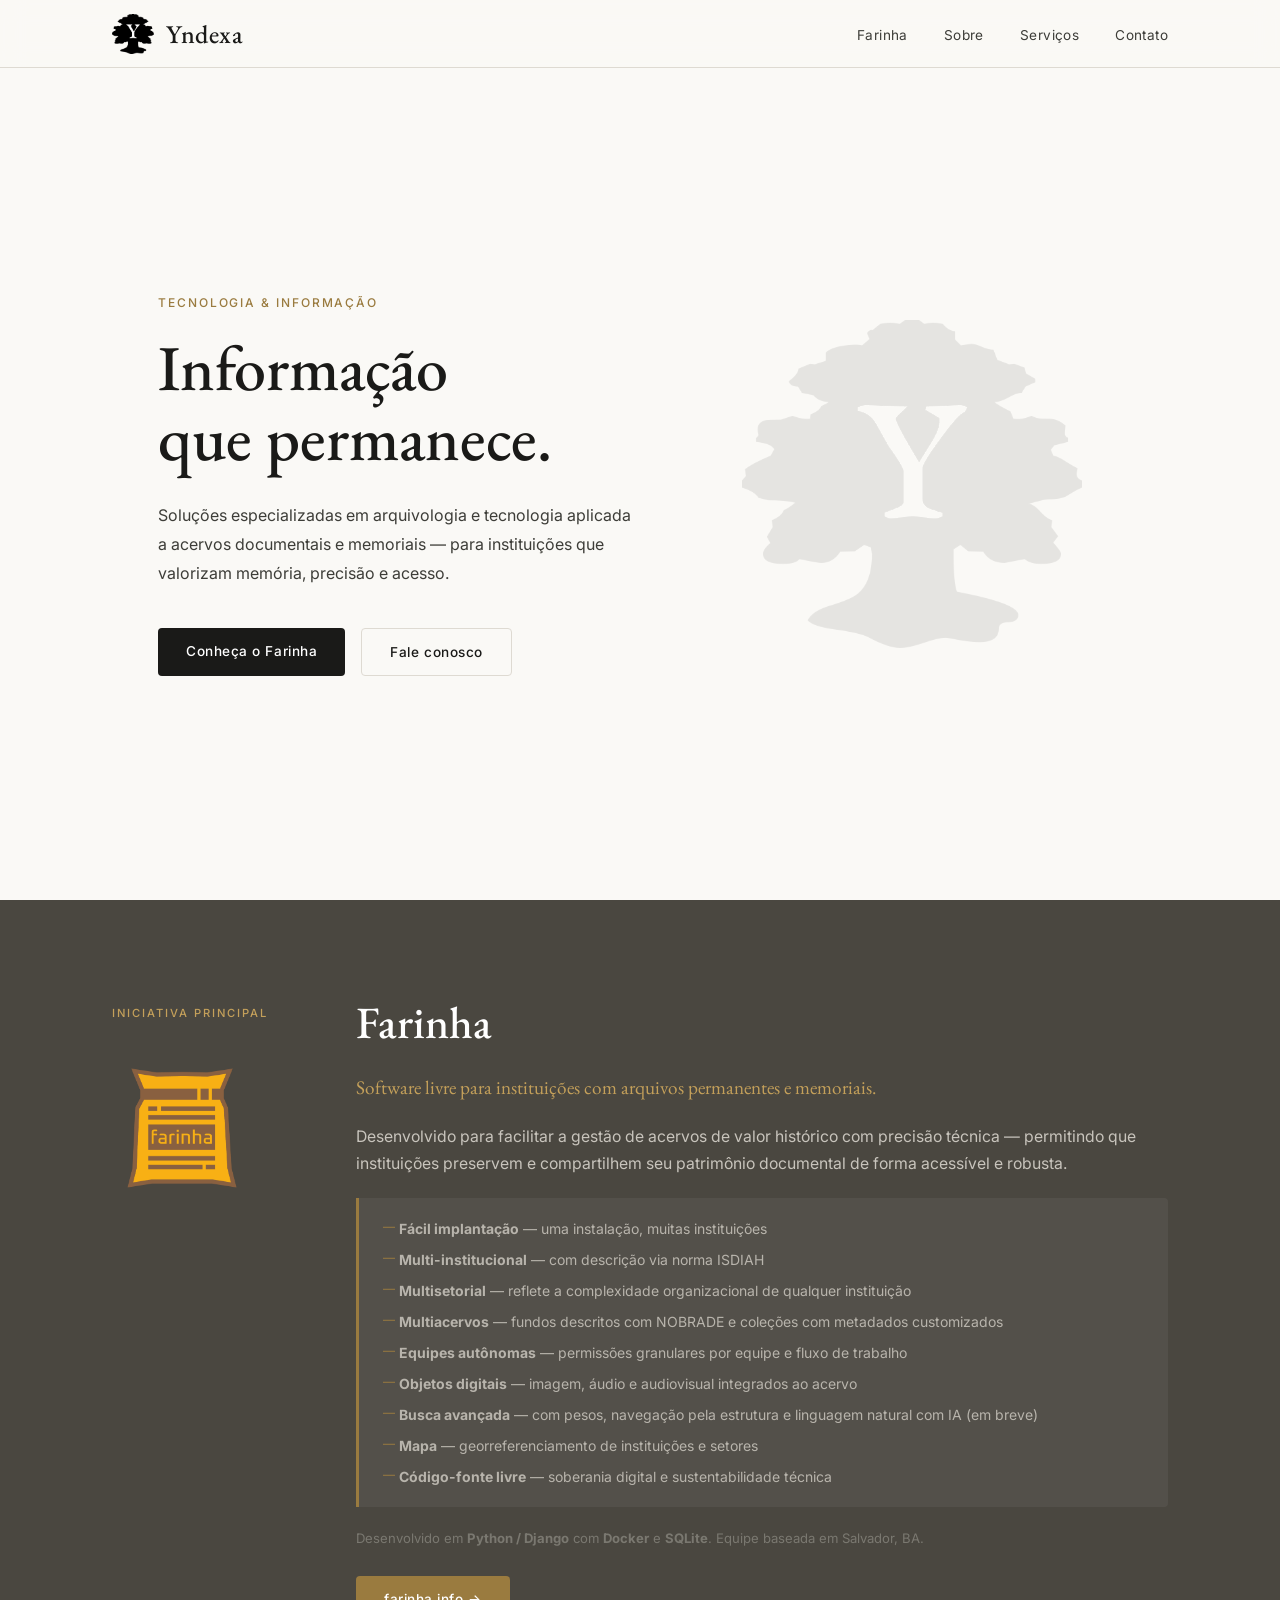
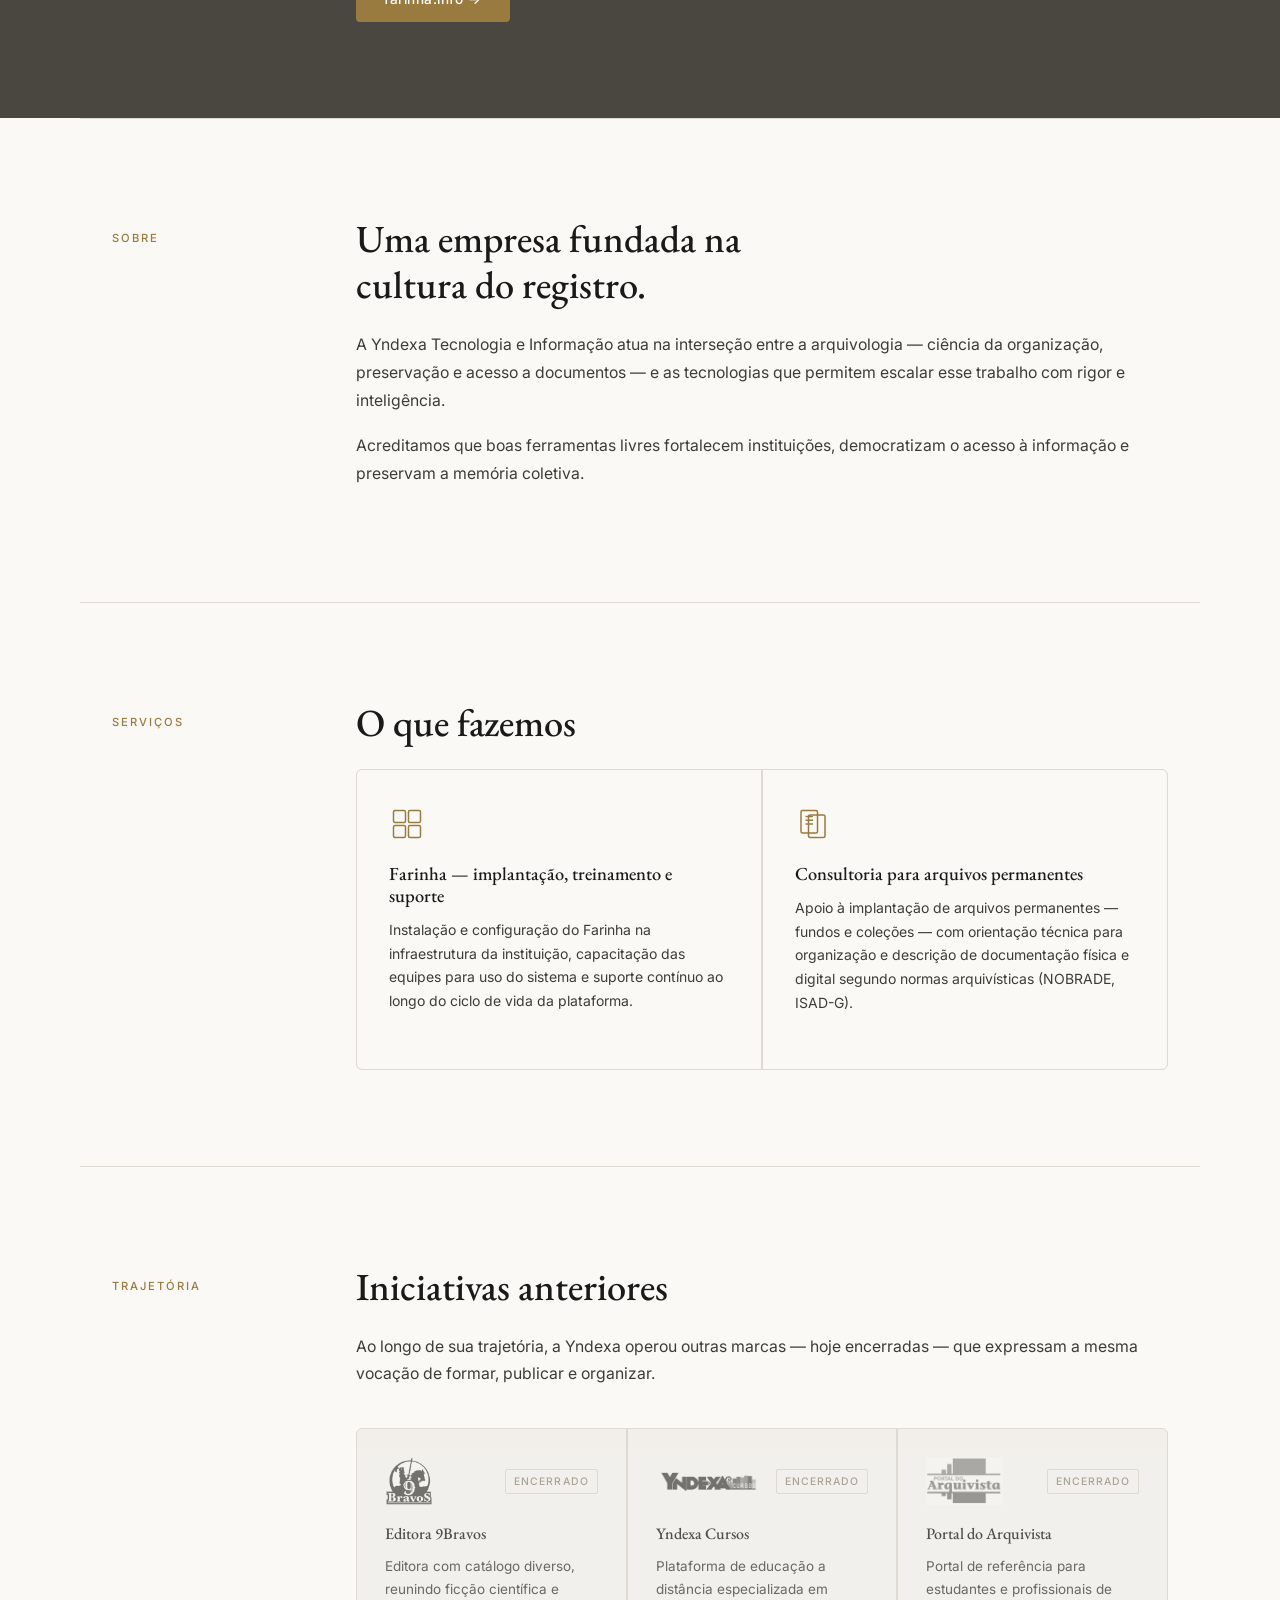
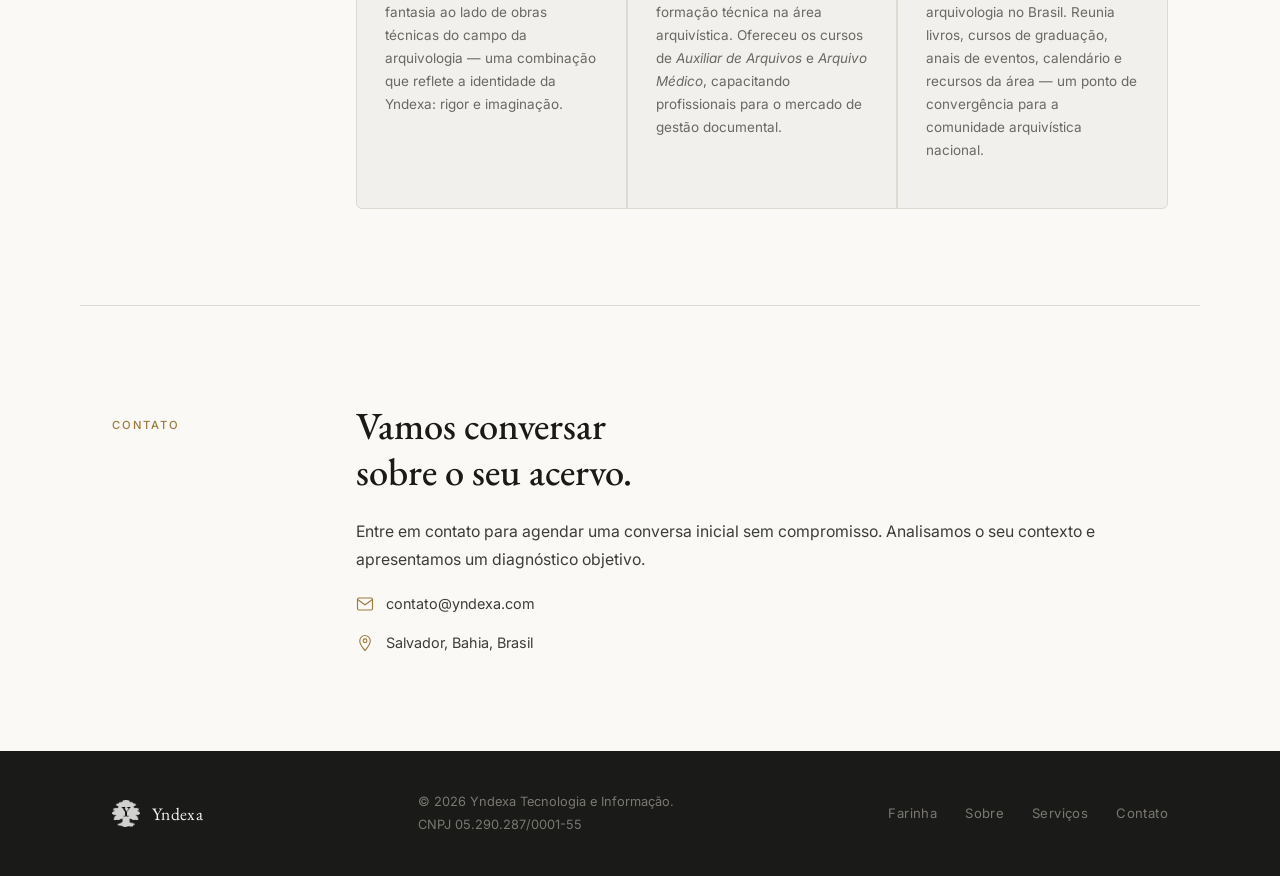
==== index.html @ 5ed49a4a "Atualiza seção Farinha com conteúdo do farinha.info - Alinha tagline e descrição com a linguagem ofi" ====
<!DOCTYPE html>
<html lang="pt-BR">
<head>
  <meta charset="UTF-8" />
  <meta name="viewport" content="width=device-width, initial-scale=1.0" />
  <title>Yndexa — Tecnologia e Informação</title>
  <link rel="icon" type="image/png" href="Yndexa.png" />
  <link rel="stylesheet" href="styles.css" />
  <link rel="preconnect" href="https://fonts.googleapis.com" />
  <link rel="preconnect" href="https://fonts.gstatic.com" crossorigin />
  <link href="https://fonts.googleapis.com/css2?family=EB+Garamond:ital,wght@0,400;0,500;0,600;1,400&family=Inter:wght@300;400;500&display=swap" rel="stylesheet" />
</head>
<body>

  <!-- NAV -->
  <header class="site-header">
    <nav class="nav container">
      <a href="#" class="nav-brand">
        <img src="Yndexa.png" alt="Yndexa" class="nav-logo" />
        <span class="nav-name">Yndexa</span>
      </a>
      <ul class="nav-links">
        <li><a href="#farinha">Farinha</a></li>
        <li><a href="#sobre">Sobre</a></li>
        <li><a href="#servicos">Serviços</a></li>
        <li><a href="#contato">Contato</a></li>
      </ul>
      <button class="nav-toggle" aria-label="Menu" id="navToggle">
        <span></span><span></span><span></span>
      </button>
    </nav>
  </header>

  <!-- HERO -->
  <section class="hero">
    <div class="hero-inner container">
      <div class="hero-text">
        <p class="hero-eyebrow">Tecnologia &amp; Informação</p>
        <h1 class="hero-title">Informação<br/>que permanece.</h1>
        <p class="hero-sub">
          Soluções especializadas em arquivologia e tecnologia aplicada a acervos
          documentais e memoriais — para instituições que valorizam memória, precisão e acesso.
        </p>
        <div class="hero-cta">
          <a href="#farinha" class="btn btn-primary">Conheça o Farinha</a>
          <a href="#contato" class="btn btn-ghost">Fale conosco</a>
        </div>
      </div>
      <div class="hero-emblem">
        <img src="Yndexa.png" alt="Yndexa" />
      </div>
    </div>
  </section>

  <!-- FARINHA -->
  <section class="farinha section" id="farinha">
    <div class="container about-grid">
      <div class="about-label">
        <span class="section-tag">Iniciativa principal</span>
        <div class="farinha-logo">
          <img src="farinha.png" alt="Farinha — software livre para arquivos" />
        </div>
      </div>
      <div class="about-content farinha-text">
        <h2 class="section-title">Farinha</h2>
        <p class="farinha-tagline">
          Software livre para instituições com arquivos permanentes e memoriais.
        </p>
        <p>
          Desenvolvido para facilitar a gestão de acervos de valor histórico com
          precisão técnica — permitindo que instituições preservem e compartilhem
          seu patrimônio documental de forma acessível e robusta.
        </p>
        <ul class="farinha-features">
          <li><strong>Fácil implantação</strong> — uma instalação, muitas instituições</li>
          <li><strong>Multi-institucional</strong> — com descrição via norma ISDIAH</li>
          <li><strong>Multisetorial</strong> — reflete a complexidade organizacional de qualquer instituição</li>
          <li><strong>Multiacervos</strong> — fundos descritos com NOBRADE e coleções com metadados customizados</li>
          <li><strong>Equipes autônomas</strong> — permissões granulares por equipe e fluxo de trabalho</li>
          <li><strong>Objetos digitais</strong> — imagem, áudio e audiovisual integrados ao acervo</li>
          <li><strong>Busca avançada</strong> — com pesos, navegação pela estrutura e linguagem natural com IA (em breve)</li>
          <li><strong>Mapa</strong> — georreferenciamento de instituições e setores</li>
          <li><strong>Código-fonte livre</strong> — soberania digital e sustentabilidade técnica</li>
        </ul>
        <p class="farinha-stack">
          Desenvolvido em <strong>Python / Django</strong> com <strong>Docker</strong> e <strong>SQLite</strong>.
          Equipe baseada em Salvador, BA.
        </p>
        <a href="https://farinha.info" class="btn btn-primary" target="_blank" rel="noopener">
          farinha.info &rarr;
        </a>
      </div>
    </div>
  </section>

  <!-- DIVISOR -->
  <div class="divider container"><hr /></div>

  <!-- SOBRE -->
  <section class="about section" id="sobre">
    <div class="container about-grid">
      <div class="about-label">
        <span class="section-tag">Sobre</span>
      </div>
      <div class="about-content">
        <h2 class="section-title">Uma empresa fundada na<br/>cultura do registro.</h2>
        <p>
          A Yndexa Tecnologia e Informação atua na interseção entre a arquivologia —
          ciência da organização, preservação e acesso a documentos — e as tecnologias
          que permitem escalar esse trabalho com rigor e inteligência.
        </p>
        <p>
          Acreditamos que boas ferramentas livres fortalecem instituições, democratizam
          o acesso à informação e preservam a memória coletiva.
        </p>
      </div>
    </div>
  </section>

  <!-- DIVISOR -->
  <div class="divider container"><hr /></div>

  <!-- SERVIÇOS -->
  <section class="services section" id="servicos">
    <div class="container about-grid">
      <div class="about-label">
        <span class="section-tag">Serviços</span>
      </div>
      <div class="about-content">
        <h2 class="section-title">O que fazemos</h2>
      <div class="services-grid services-grid--two">

        <article class="service-card">
          <div class="service-icon">
            <svg viewBox="0 0 48 48" fill="none" xmlns="http://www.w3.org/2000/svg">
              <rect x="6" y="6" width="16" height="16" rx="2" stroke="currentColor" stroke-width="2"/>
              <rect x="26" y="6" width="16" height="16" rx="2" stroke="currentColor" stroke-width="2"/>
              <rect x="6" y="26" width="16" height="16" rx="2" stroke="currentColor" stroke-width="2"/>
              <rect x="26" y="26" width="16" height="16" rx="2" stroke="currentColor" stroke-width="2"/>
            </svg>
          </div>
          <h3>Farinha — implantação, treinamento e suporte</h3>
          <p>
            Instalação e configuração do Farinha na infraestrutura da instituição,
            capacitação das equipes para uso do sistema e suporte contínuo
            ao longo do ciclo de vida da plataforma.
          </p>
        </article>

        <article class="service-card">
          <div class="service-icon">
            <svg viewBox="0 0 48 48" fill="none" xmlns="http://www.w3.org/2000/svg">
              <rect x="8" y="6" width="22" height="30" rx="2" stroke="currentColor" stroke-width="2"/>
              <rect x="18" y="12" width="22" height="30" rx="2" stroke="currentColor" stroke-width="2"/>
              <line x1="14" y1="14" x2="24" y2="14" stroke="currentColor" stroke-width="2"/>
              <line x1="14" y1="19" x2="24" y2="19" stroke="currentColor" stroke-width="2"/>
              <line x1="14" y1="24" x2="24" y2="24" stroke="currentColor" stroke-width="2"/>
            </svg>
          </div>
          <h3>Consultoria para arquivos permanentes</h3>
          <p>
            Apoio à implantação de arquivos permanentes — fundos e coleções —
            com orientação técnica para organização e descrição de documentação
            física e digital segundo normas arquivísticas (NOBRADE, ISAD-G).
          </p>
        </article>

      </div>
      </div>
    </div>
  </section>

  <!-- DIVISOR -->
  <div class="divider container"><hr /></div>

  <!-- TRAJETÓRIA -->
  <section class="history section" id="trajetoria">
    <div class="container about-grid">
      <div class="about-label">
        <span class="section-tag">Trajetória</span>
      </div>
      <div class="about-content">
        <h2 class="section-title">Iniciativas anteriores</h2>
        <p>
          Ao longo de sua trajetória, a Yndexa operou outras marcas — hoje encerradas —
          que expressam a mesma vocação de formar, publicar e organizar.
        </p>
        <div class="history-grid">
          <div class="history-card">
            <div class="history-header">
              <div class="history-logo">
                <img src="9bravos.png" alt="Editora 9Bravos" />
              </div>
              <span class="badge-encerrado">Encerrado</span>
            </div>
            <div class="history-text">
              <h4>Editora 9Bravos</h4>
              <p>Editora com catálogo diverso, reunindo ficção científica e fantasia
              ao lado de obras técnicas do campo da arquivologia — uma combinação
              que reflete a identidade da Yndexa: rigor e imaginação.</p>
            </div>
          </div>
          <div class="history-card">
            <div class="history-header">
              <div class="history-logo history-logo--cursos">
                <img src="yndexa_cursos.png" alt="Yndexa Cursos" />
              </div>
              <span class="badge-encerrado">Encerrado</span>
            </div>
            <div class="history-text">
              <h4>Yndexa Cursos</h4>
              <p>Plataforma de educação a distância especializada em formação técnica
              na área arquivística. Ofereceu os cursos de <em>Auxiliar de Arquivos</em>
              e <em>Arquivo Médico</em>, capacitando profissionais para o mercado de
              gestão documental.</p>
            </div>
          </div>
          <div class="history-card">
            <div class="history-header">
              <div class="history-logo">
                <img src="portal-arquivista.png" alt="Portal do Arquivista" />
              </div>
              <span class="badge-encerrado">Encerrado</span>
            </div>
            <div class="history-text">
              <h4>Portal do Arquivista</h4>
              <p>Portal de referência para estudantes e profissionais de arquivologia
              no Brasil. Reunia livros, cursos de graduação, anais de eventos,
              calendário e recursos da área — um ponto de convergência para a
              comunidade arquivística nacional.</p>
            </div>
          </div>
        </div>
      </div>
    </div>
  </section>

  <!-- DIVISOR -->
  <div class="divider container"><hr /></div>

  <!-- CONTATO -->
  <section class="contact section" id="contato">
    <div class="container about-grid">
      <div class="about-label">
        <span class="section-tag">Contato</span>
      </div>
      <div class="about-content">
        <h2 class="section-title">Vamos conversar<br/>sobre o seu acervo.</h2>
        <p>
          Entre em contato para agendar uma conversa inicial sem compromisso.
          Analisamos o seu contexto e apresentamos um diagnóstico objetivo.
        </p>
        <ul class="contact-details">
          <li>
            <svg viewBox="0 0 24 24" fill="none" xmlns="http://www.w3.org/2000/svg">
              <path d="M4 4h16c1.1 0 2 .9 2 2v12c0 1.1-.9 2-2 2H4c-1.1 0-2-.9-2-2V6c0-1.1.9-2 2-2z" stroke="currentColor" stroke-width="1.5"/>
              <path d="M22 6l-10 7L2 6" stroke="currentColor" stroke-width="1.5"/>
            </svg>
            <a href="mailto:contato@yndexa.com">contato@yndexa.com</a>
          </li>
          <li>
            <svg viewBox="0 0 24 24" fill="none" xmlns="http://www.w3.org/2000/svg">
              <path d="M12 2C8.13 2 5 5.13 5 9c0 5.25 7 13 7 13s7-7.75 7-13c0-3.87-3.13-7-7-7z" stroke="currentColor" stroke-width="1.5"/>
              <circle cx="12" cy="9" r="2.5" stroke="currentColor" stroke-width="1.5"/>
            </svg>
            <span>Salvador, Bahia, Brasil</span>
          </li>
        </ul>
      </div>
    </div>
  </section>

  <!-- FOOTER -->
  <footer class="site-footer">
    <div class="container footer-inner">
      <div class="footer-brand">
        <img src="Yndexa.png" alt="Yndexa" class="footer-logo" />
        <span>Yndexa</span>
      </div>
      <p class="footer-copy">
        &copy; <span id="year"></span> Yndexa Tecnologia e Informação.<br/>
        CNPJ 05.290.287/0001-55
      </p>
      <nav class="footer-nav">
        <a href="#farinha">Farinha</a>
        <a href="#sobre">Sobre</a>
        <a href="#servicos">Serviços</a>
        <a href="#contato">Contato</a>
      </nav>
    </div>
  </footer>

  <script src="script.js"></script>
</body>
</html>
---- styles.css ----
/* =========================================
   YNDEXA — Stylesheet
   ========================================= */

/* --- Reset & Base --- */
*, *::before, *::after {
  box-sizing: border-box;
  margin: 0;
  padding: 0;
}

:root {
  --ink:        #1a1a18;
  --ink-soft:   #3d3d38;
  --parchment:  #f5f3ee;
  --paper:      #faf9f6;
  --gold:       #9a7b3f;
  --gold-light: #c4a05a;
  --border:     #dedad2;
  --white:      #ffffff;

  --font-serif: 'EB Garamond', Georgia, serif;
  --font-sans:  'Inter', system-ui, sans-serif;

  --nav-h: 68px;
  --section-gap: 96px;
  --radius: 4px;
  --transition: 0.22s ease;
}

html {
  scroll-behavior: smooth;
  font-size: 16px;
}

body {
  font-family: var(--font-sans);
  background: var(--paper);
  color: var(--ink);
  line-height: 1.65;
  -webkit-font-smoothing: antialiased;
}

/* --- Container --- */
.container {
  max-width: 1120px;
  margin: 0 auto;
  padding: 0 32px;
}

/* --- Typography --- */
h1, h2, h3 {
  font-family: var(--font-serif);
  font-weight: 500;
  line-height: 1.2;
  color: var(--ink);
}

p {
  color: var(--ink-soft);
  font-size: 0.9875rem;
  line-height: 1.75;
}

a {
  color: inherit;
  text-decoration: none;
  transition: color var(--transition);
}

/* --- Section shared --- */
.section {
  padding: var(--section-gap) 0;
}

.section-tag {
  display: inline-block;
  font-family: var(--font-sans);
  font-size: 0.7rem;
  font-weight: 500;
  letter-spacing: 0.18em;
  text-transform: uppercase;
  color: var(--gold);
  margin-bottom: 16px;
}

.section-title {
  font-size: clamp(1.75rem, 3vw, 2.4rem);
  margin-bottom: 24px;
}

.section-header {
  margin-bottom: 56px;
}

.section-header p {
  margin-top: 8px;
  max-width: 600px;
}

/* --- Buttons --- */
.btn {
  display: inline-block;
  padding: 12px 28px;
  font-family: var(--font-sans);
  font-size: 0.85rem;
  font-weight: 500;
  letter-spacing: 0.04em;
  border-radius: var(--radius);
  cursor: pointer;
  transition: all var(--transition);
  border: none;
}

.btn-primary {
  background: var(--ink);
  color: var(--white);
}

.btn-primary:hover {
  background: var(--ink-soft);
}

.btn-ghost {
  background: transparent;
  color: var(--ink);
  border: 1.5px solid var(--border);
}

.btn-ghost:hover {
  border-color: var(--ink);
}

/* --- Divider --- */
.divider {
  padding: 0;
}

.divider hr {
  border: none;
  border-top: 1px solid var(--border);
}

/* =========================================
   HEADER / NAV
   ========================================= */
.site-header {
  position: fixed;
  top: 0;
  left: 0;
  right: 0;
  z-index: 100;
  background: rgba(250, 249, 246, 0.9);
  backdrop-filter: blur(12px);
  -webkit-backdrop-filter: blur(12px);
  border-bottom: 1px solid var(--border);
  height: var(--nav-h);
}

.nav {
  display: flex;
  align-items: center;
  justify-content: space-between;
  height: var(--nav-h);
}

.nav-brand {
  display: flex;
  align-items: center;
  gap: 12px;
}

.nav-logo {
  width: 42px;
  height: 42px;
  object-fit: contain;
}

.nav-name {
  font-family: var(--font-serif);
  font-size: 1.6rem;
  font-weight: 500;
  color: var(--ink);
  letter-spacing: 0.02em;
}

.nav-links {
  display: flex;
  list-style: none;
  gap: 36px;
}

.nav-links a {
  font-size: 0.85rem;
  font-weight: 400;
  color: var(--ink-soft);
  letter-spacing: 0.03em;
}

.nav-links a:hover {
  color: var(--ink);
}

.nav-toggle {
  display: none;
  flex-direction: column;
  gap: 5px;
  background: none;
  border: none;
  cursor: pointer;
  padding: 4px;
}

.nav-toggle span {
  display: block;
  width: 22px;
  height: 1.5px;
  background: var(--ink);
  transition: all var(--transition);
}

/* =========================================
   HERO
   ========================================= */
.hero {
  min-height: 100vh;
  display: flex;
  align-items: center;
  padding-top: var(--nav-h);
  background: var(--paper);
}

.hero-inner {
  display: grid;
  grid-template-columns: 1fr 420px;
  gap: 64px;
  align-items: center;
  padding-top: 48px;
  padding-bottom: 48px;
}

.hero-eyebrow {
  font-family: var(--font-sans);
  font-size: 0.75rem;
  font-weight: 500;
  letter-spacing: 0.16em;
  text-transform: uppercase;
  color: var(--gold);
  margin-bottom: 20px;
}

.hero-title {
  font-size: clamp(2.5rem, 5vw, 4rem);
  line-height: 1.1;
  margin-bottom: 28px;
}

.hero-sub {
  font-size: 1rem;
  max-width: 480px;
  margin-bottom: 40px;
  line-height: 1.8;
}

.hero-cta {
  display: flex;
  gap: 16px;
  flex-wrap: wrap;
}

.hero-emblem {
  display: flex;
  align-items: center;
  justify-content: center;
}

.hero-emblem img {
  width: 100%;
  max-width: 340px;
  opacity: 0.08;
  filter: contrast(2);
}

/* =========================================
   ABOUT
   ========================================= */
.about-grid {
  display: grid;
  grid-template-columns: 180px 1fr;
  gap: 64px;
  align-items: start;
}

.about-label {
  padding-top: 8px;
}

.about-content p {
  margin-bottom: 18px;
}


/* --- History cards (inside About) --- */
.history-grid {
  display: grid;
  grid-template-columns: repeat(3, 1fr);
  gap: 2px;
  background: var(--border);
  border: 1px solid var(--border);
  border-radius: calc(var(--radius) + 2px);
  overflow: hidden;
  margin-top: 40px;
}

.history-card {
  background: var(--paper);
  padding: 28px;
  display: flex;
  flex-direction: column;
  gap: 16px;
  opacity: 0.72;
}

.history-header {
  display: flex;
  align-items: center;
  justify-content: space-between;
  gap: 12px;
}

.history-logo {
  height: 48px;
  display: flex;
  align-items: center;
}

.history-logo img {
  height: 100%;
  width: auto;
  object-fit: contain;
  object-position: left center;
  filter: grayscale(1);
  opacity: 0.7;
}

.badge-encerrado {
  display: inline-block;
  font-size: 0.65rem;
  font-weight: 500;
  letter-spacing: 0.1em;
  text-transform: uppercase;
  color: #9a8e80;
  border: 1px solid var(--border);
  border-radius: 2px;
  padding: 3px 8px;
  white-space: nowrap;
  flex-shrink: 0;
}

.history-text h4 {
  font-family: var(--font-serif);
  font-size: 1rem;
  font-weight: 500;
  margin-bottom: 8px;
  color: var(--ink);
}

.history-text p {
  font-size: 0.845rem;
  line-height: 1.7;
}

@media (max-width: 900px) {
  .history-grid {
    grid-template-columns: 1fr 1fr;
  }
}

@media (max-width: 600px) {
  .history-grid {
    grid-template-columns: 1fr;
  }
}

/* =========================================
   SERVICES
   ========================================= */
.services-grid {
  display: grid;
  grid-template-columns: repeat(3, 1fr);
  gap: 2px;
  background: var(--border);
  border: 1px solid var(--border);
  border-radius: calc(var(--radius) + 2px);
  overflow: hidden;
}

.services-grid--two {
  grid-template-columns: repeat(2, 1fr);
}

.service-card {
  background: var(--paper);
  padding: 36px 32px;
  transition: background var(--transition);
}

.service-card:hover {
  background: var(--parchment);
}

.service-icon {
  width: 36px;
  height: 36px;
  color: var(--gold);
  margin-bottom: 20px;
}

.service-icon svg {
  width: 100%;
  height: 100%;
}

.service-card h3 {
  font-family: var(--font-serif);
  font-size: 1.15rem;
  font-weight: 500;
  margin-bottom: 12px;
}

.service-card p {
  font-size: 0.875rem;
  line-height: 1.7;
}

/* =========================================
   FARINHA
   ========================================= */
.farinha {
  background: #4a4740;
  color: var(--parchment);
}

.farinha .section-tag {
  color: var(--gold-light);
}

.farinha .section-title {
  color: var(--white);
  font-size: clamp(2rem, 3.5vw, 3rem);
}

.farinha-inner {
  display: grid;
  grid-template-columns: 260px 1fr;
  gap: 80px;
  align-items: center;
}

.farinha .about-label {
  display: flex;
  flex-direction: column;
  gap: 20px;
}

.farinha-tagline {
  font-family: var(--font-serif);
  font-size: 1.2rem;
  color: var(--gold-light) !important;
  margin-bottom: 20px !important;
  line-height: 1.5;
}

.farinha-text p {
  color: #c8c4bc;
  margin-bottom: 18px;
}

.farinha-text .btn-primary {
  background: var(--gold);
  color: var(--white);
  margin-top: 8px;
}

.farinha-text .btn-primary:hover {
  background: var(--gold-light);
}

.farinha-features {
  list-style: none;
  display: flex;
  flex-direction: column;
  gap: 10px;
  margin: 20px 0 20px;
  padding: 20px 24px;
  background: rgba(255,255,255,0.05);
  border-left: 3px solid var(--gold);
  border-radius: 0 var(--radius) var(--radius) 0;
}

.farinha-features li {
  font-size: 0.875rem;
  color: #b8b4ac;
  padding-left: 16px;
  position: relative;
  line-height: 1.5;
}

.farinha-features li::before {
  content: '—';
  position: absolute;
  left: 0;
  color: var(--gold);
  font-size: 0.75rem;
}

.farinha-stack {
  font-size: 0.82rem !important;
  color: #7a7870 !important;
}

.farinha-logo img {
  width: 100%;
  max-width: 140px;
}

/* =========================================
   CONTACT
   ========================================= */


.contact-details {
  list-style: none;
  display: flex;
  flex-direction: column;
  gap: 16px;
}

.contact-details li {
  display: flex;
  align-items: center;
  gap: 12px;
  font-size: 0.9rem;
  color: var(--ink-soft);
}

.contact-details svg {
  width: 18px;
  height: 18px;
  color: var(--gold);
  flex-shrink: 0;
}

.contact-details a:hover {
  color: var(--gold);
}


/* =========================================
   FOOTER
   ========================================= */
.site-footer {
  background: var(--ink);
  color: var(--parchment);
  padding: 40px 0;
}

.footer-inner {
  display: flex;
  align-items: center;
  justify-content: space-between;
  flex-wrap: wrap;
  gap: 24px;
}

.footer-brand {
  display: flex;
  align-items: center;
  gap: 12px;
  font-family: var(--font-serif);
  font-size: 1.1rem;
  letter-spacing: 0.02em;
}

.footer-logo {
  width: 28px;
  height: 28px;
  object-fit: contain;
  filter: invert(1);
  opacity: 0.8;
}

.footer-copy {
  font-size: 0.8rem;
  color: #7a7870;
}

.footer-nav {
  display: flex;
  gap: 28px;
}

.footer-nav a {
  font-size: 0.82rem;
  color: #7a7870;
  letter-spacing: 0.03em;
  transition: color var(--transition);
}

.footer-nav a:hover {
  color: var(--parchment);
}

/* =========================================
   RESPONSIVE
   ========================================= */
@media (max-width: 900px) {
  .hero-inner {
    grid-template-columns: 1fr;
  }

  .hero-emblem {
    display: none;
  }

  .about-grid {
    grid-template-columns: 1fr;
    gap: 8px;
  }

  .about-label {
    padding-top: 0;
  }

  .services-grid {
    grid-template-columns: repeat(2, 1fr);
  }

  .contact-grid {
    grid-template-columns: 1fr;
    gap: 48px;
  }

  .farinha-logo img {
    max-width: 100px;
  }
}

@media (max-width: 600px) {
  :root {
    --section-gap: 64px;
  }

  .container {
    padding: 0 20px;
  }

  .nav-links {
    display: none;
    position: fixed;
    top: var(--nav-h);
    left: 0;
    right: 0;
    background: var(--paper);
    border-bottom: 1px solid var(--border);
    flex-direction: column;
    padding: 24px 20px;
    gap: 20px;
  }

  .nav-links.open {
    display: flex;
  }

  .nav-toggle {
    display: flex;
  }

  .services-grid {
    grid-template-columns: 1fr;
  }

  .hero-title {
    font-size: 2.2rem;
  }

  .about-stats {
    gap: 32px;
  }

  .footer-inner {
    flex-direction: column;
    align-items: flex-start;
    gap: 16px;
  }

  .footer-nav {
    gap: 20px;
  }
}
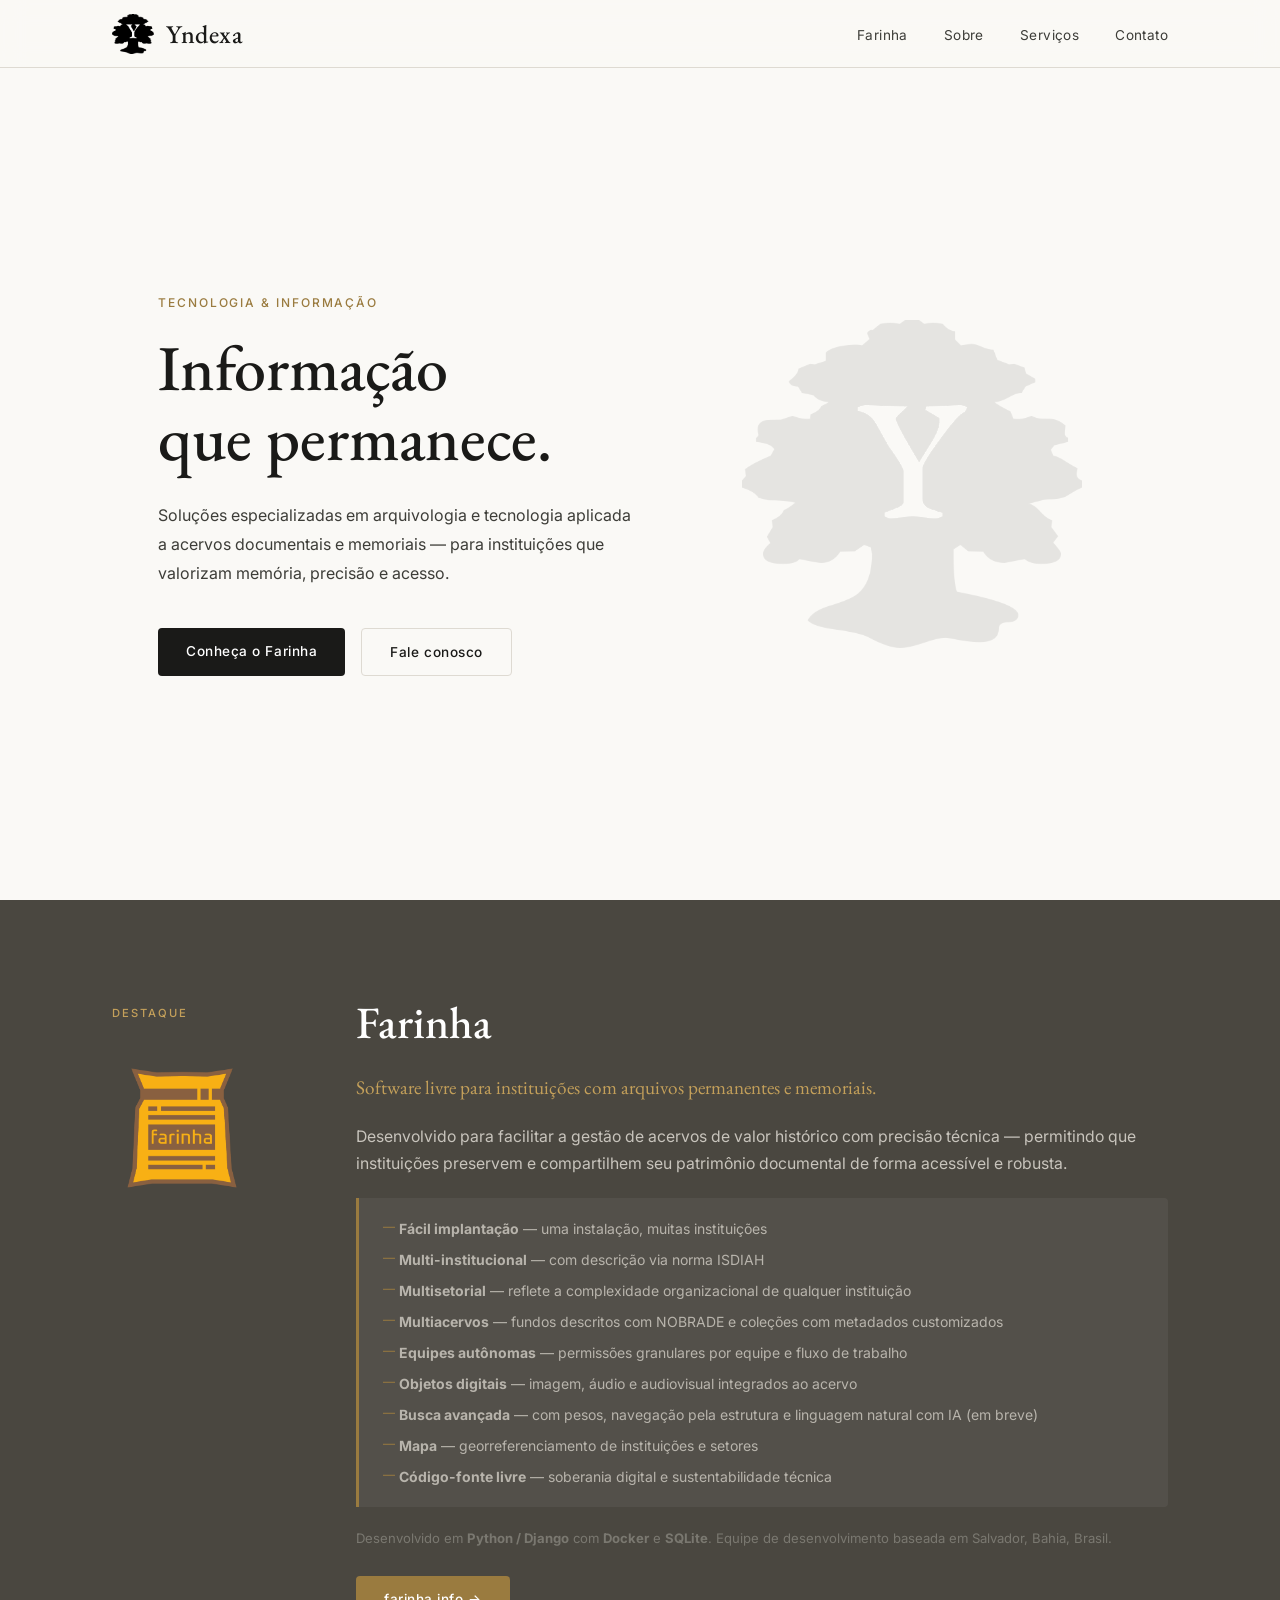
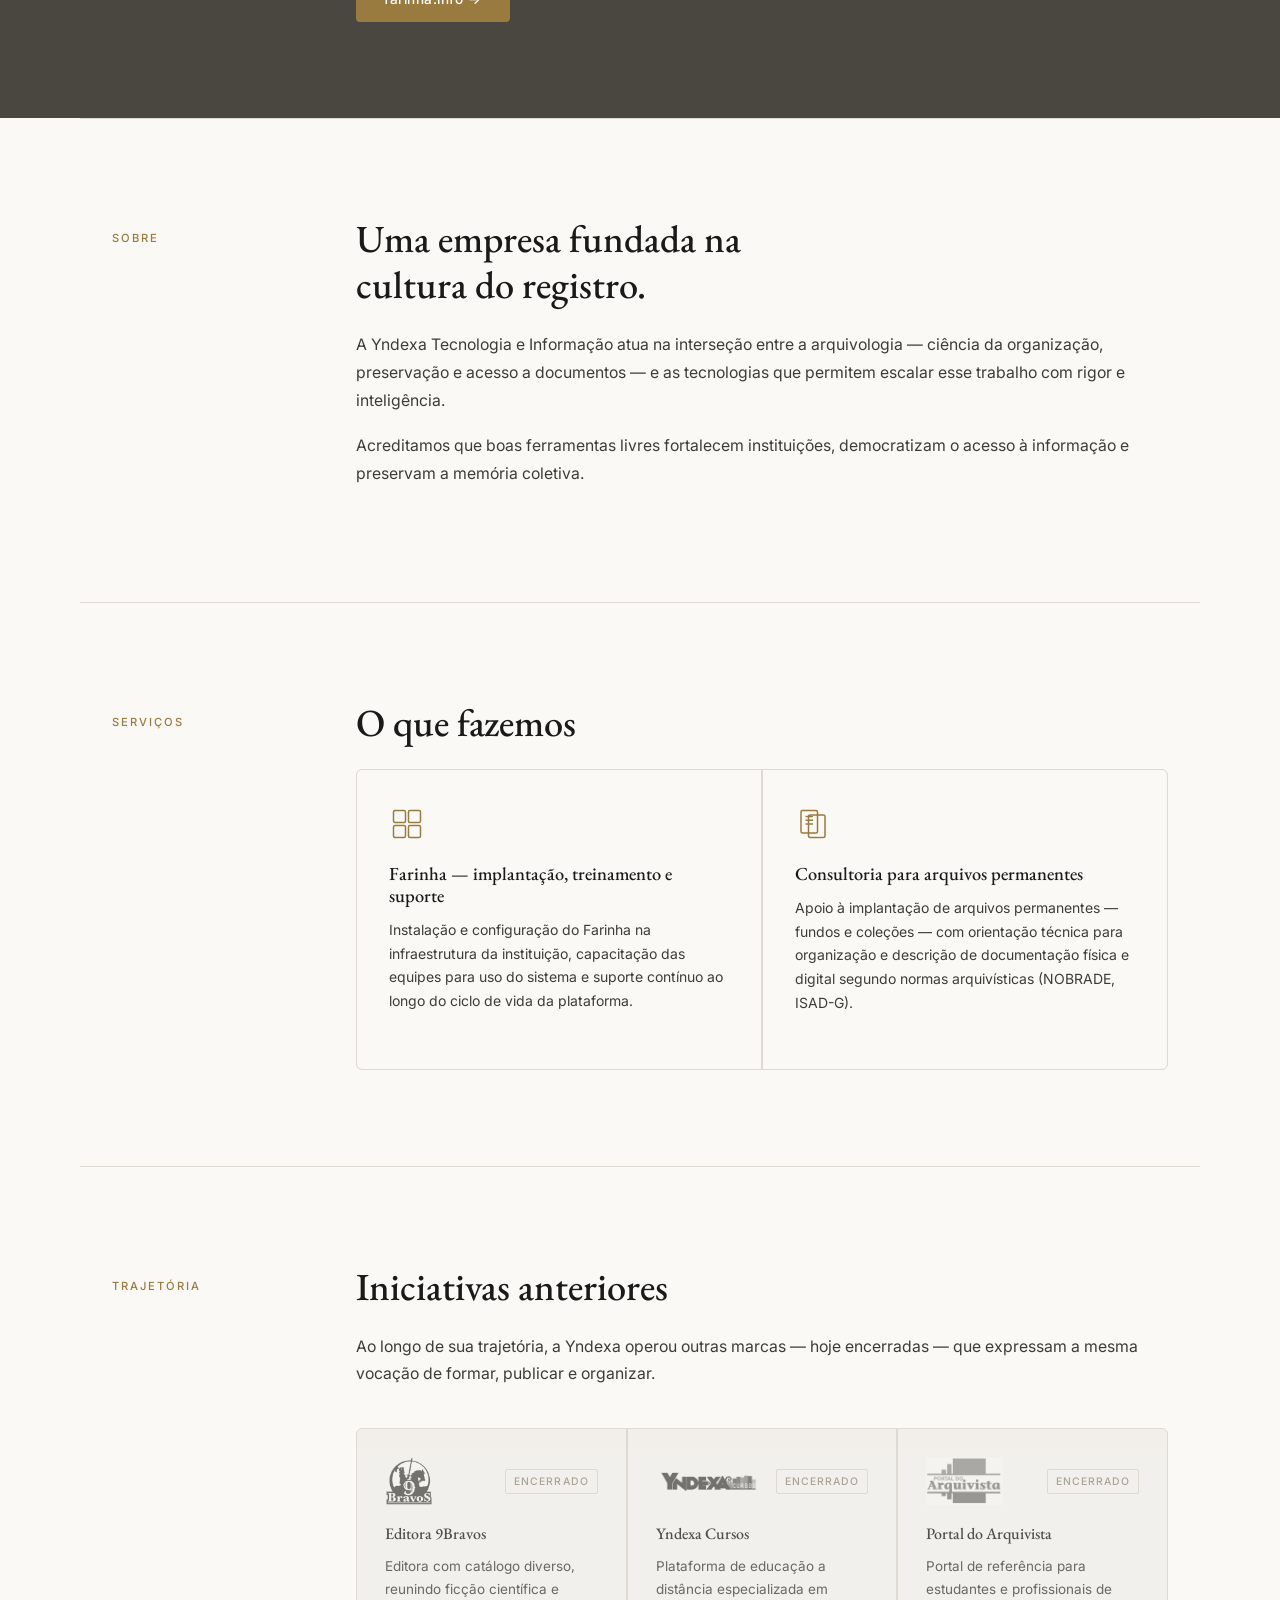
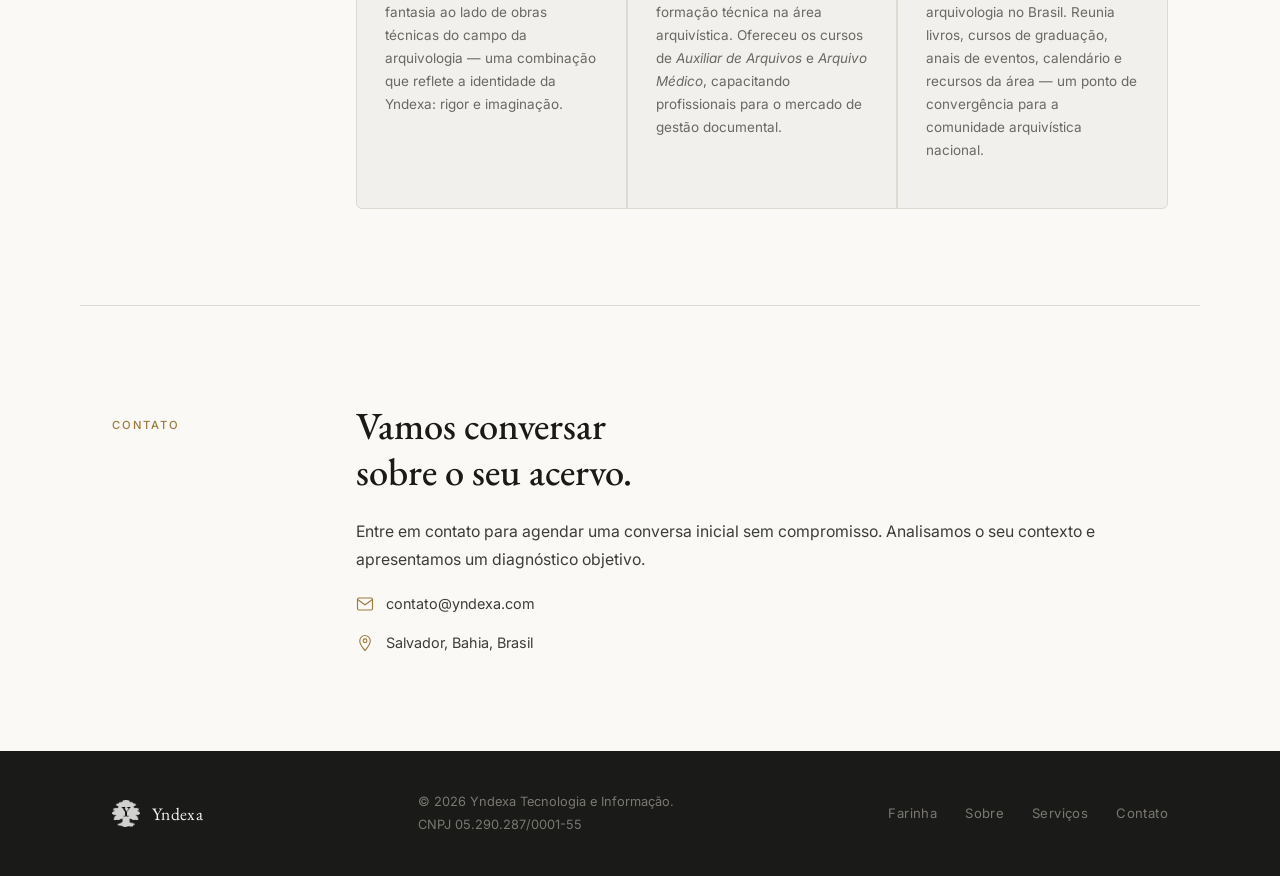
==== commit da3bd792: "Ajustes na seção Farinha - Substitui "Iniciativa principal" por "Destaque" - Expande localização da " ====
--- a/index.html
+++ b/index.html
@@ -56,7 +56,7 @@
   <section class="farinha section" id="farinha">
     <div class="container about-grid">
       <div class="about-label">
-        <span class="section-tag">Iniciativa principal</span>
+        <span class="section-tag">Destaque</span>
         <div class="farinha-logo">
           <img src="farinha.png" alt="Farinha — software livre para arquivos" />
         </div>
@@ -84,7 +84,7 @@
         </ul>
         <p class="farinha-stack">
           Desenvolvido em <strong>Python / Django</strong> com <strong>Docker</strong> e <strong>SQLite</strong>.
-          Equipe baseada em Salvador, BA.
+          Equipe de desenvolvimento baseada em Salvador, Bahia, Brasil.
         </p>
         <a href="https://farinha.info" class="btn btn-primary" target="_blank" rel="noopener">
           farinha.info &rarr;
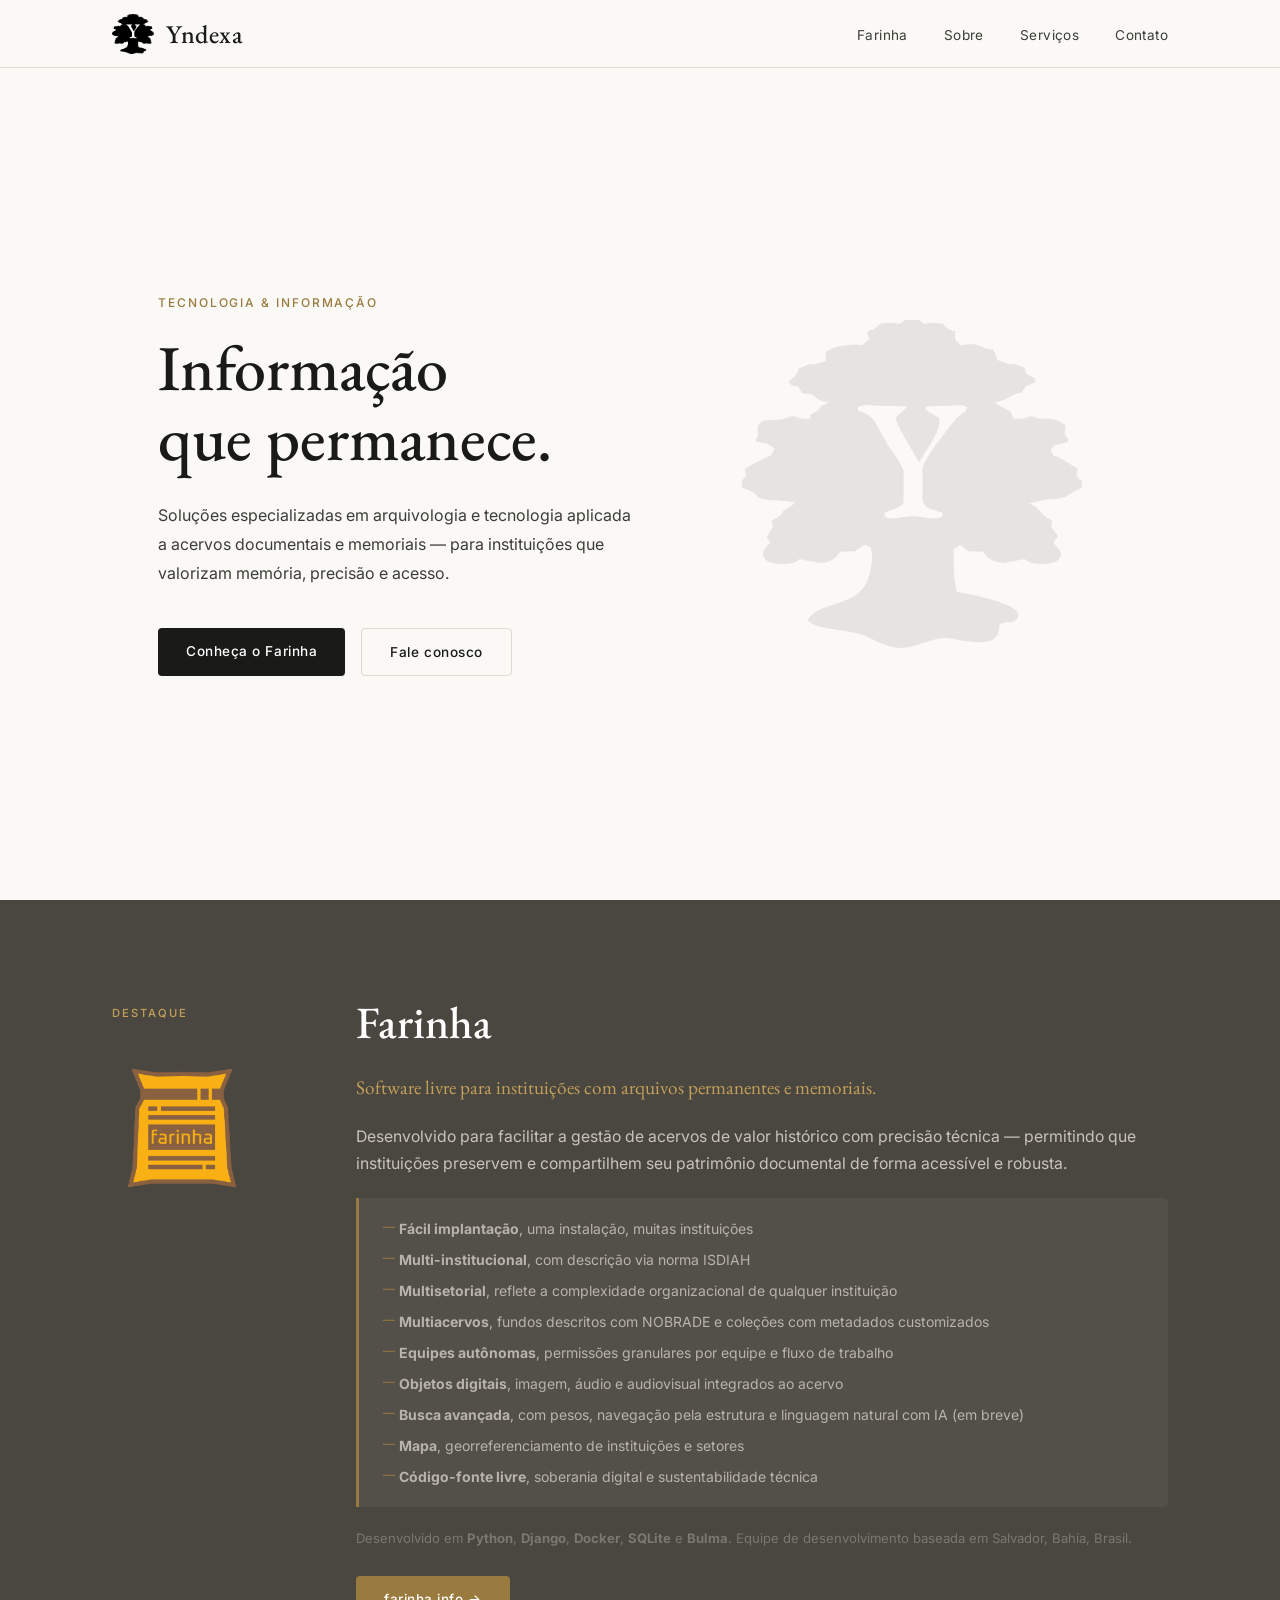
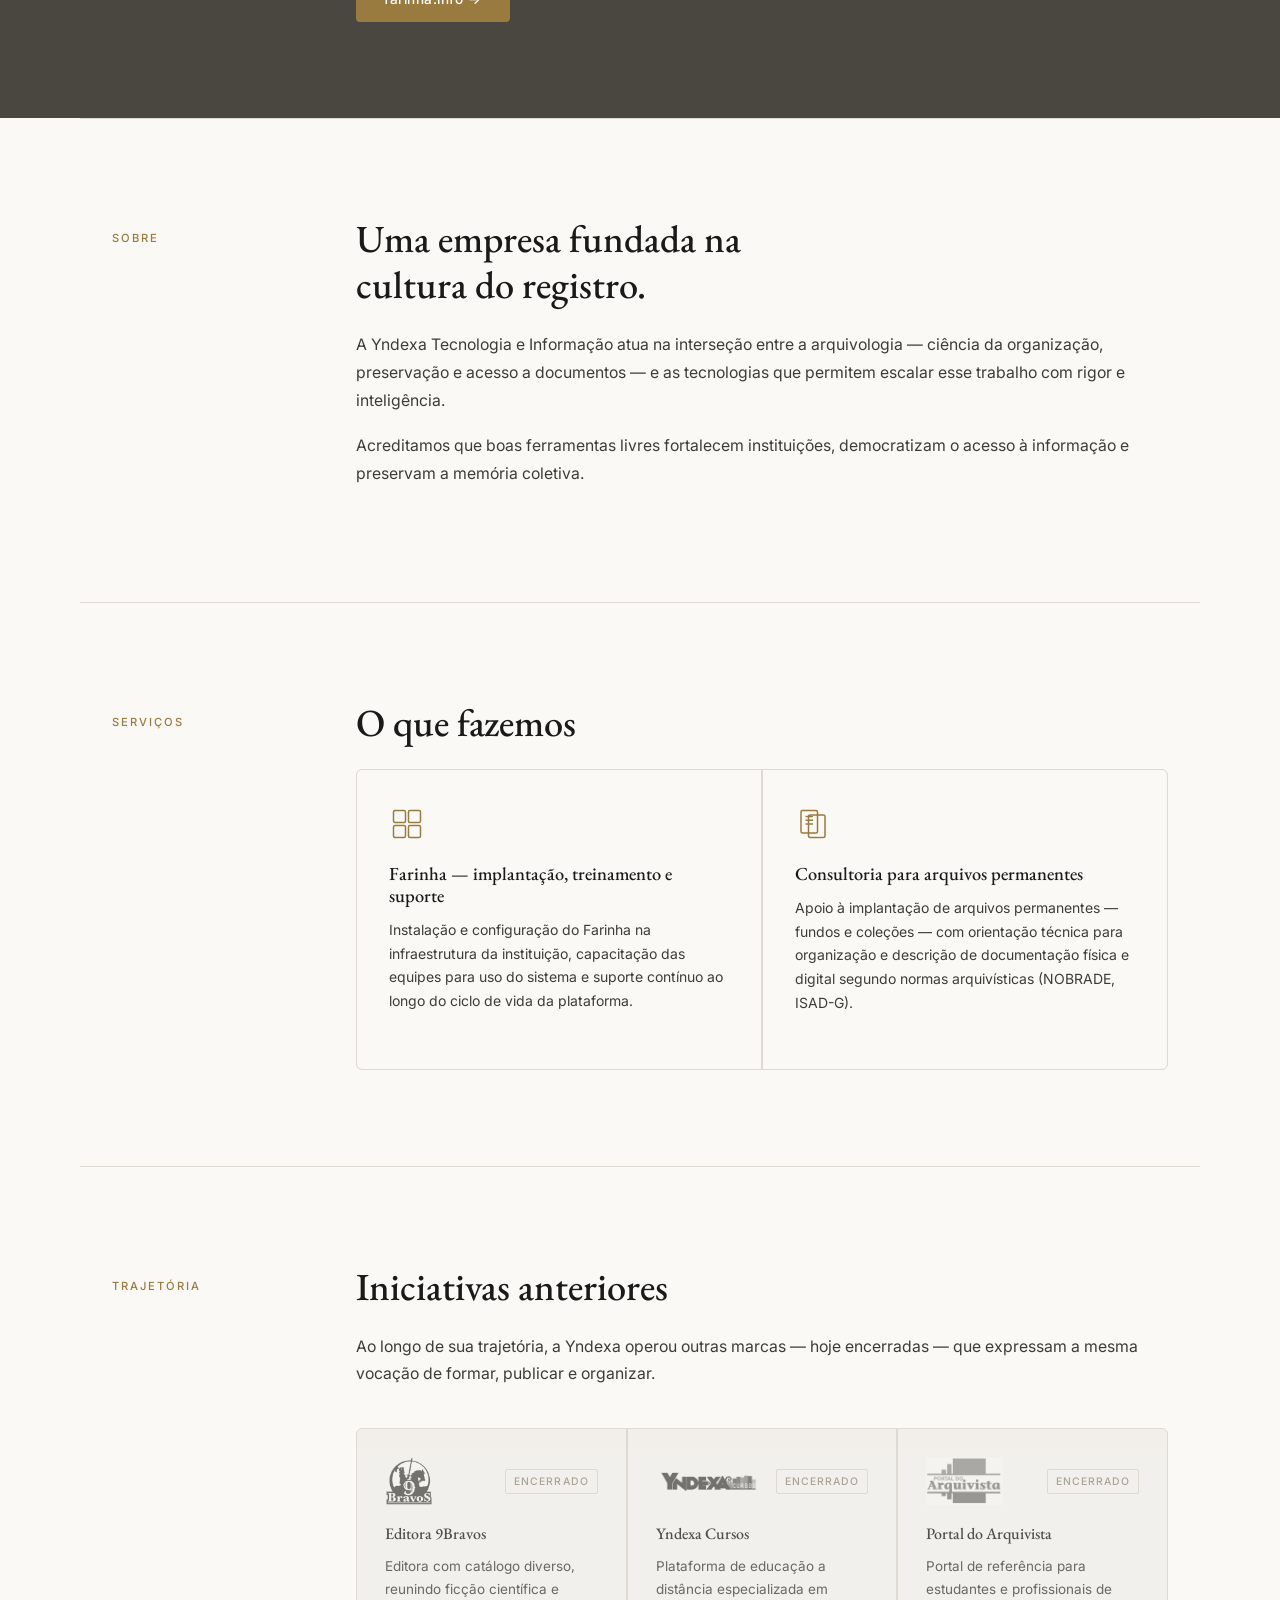
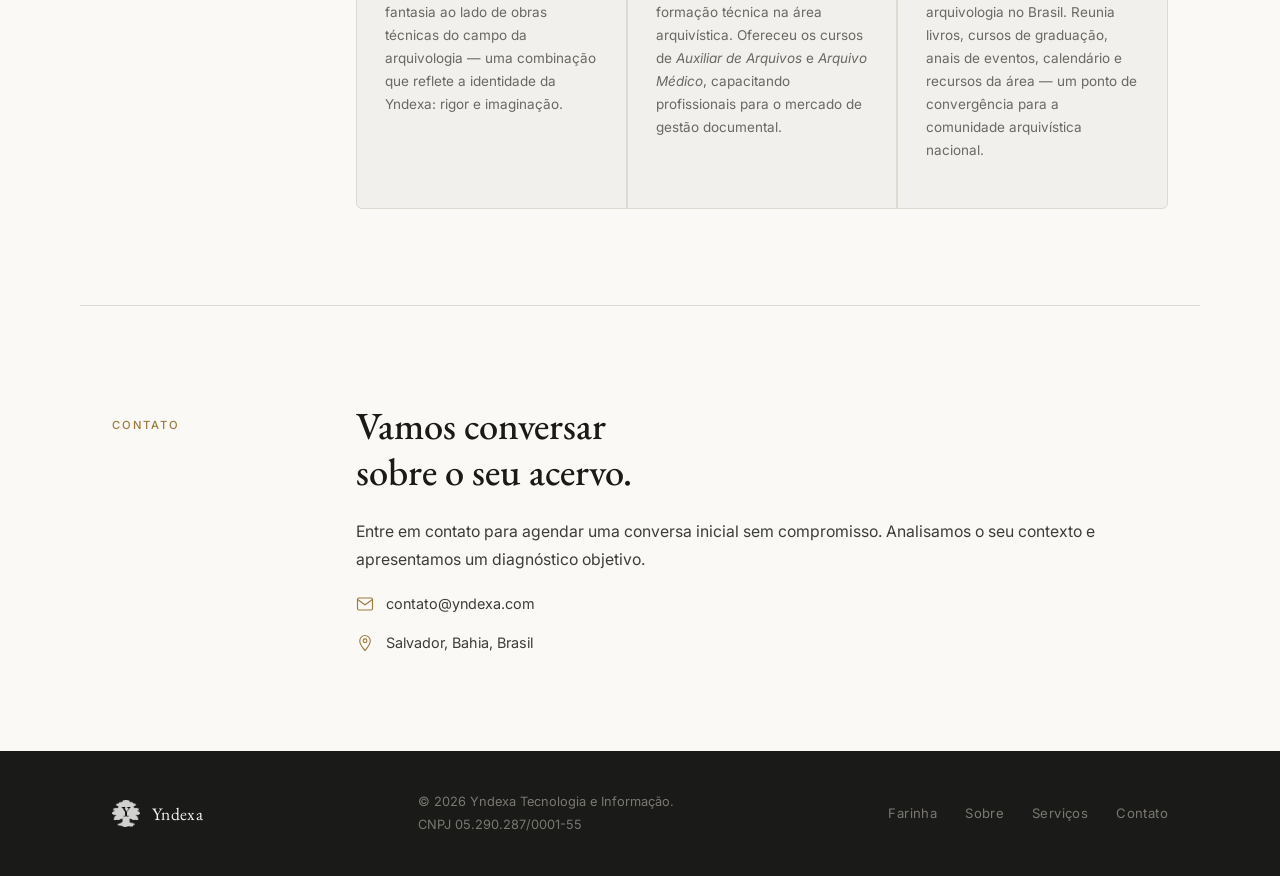
==== commit 92032589: "Ajustes na seção Farinha - Substitui separador "—" por "," na lista de features - Adiciona Bulma à s" ====
--- a/index.html
+++ b/index.html
@@ -72,18 +72,18 @@
           seu patrimônio documental de forma acessível e robusta.
         </p>
         <ul class="farinha-features">
-          <li><strong>Fácil implantação</strong> — uma instalação, muitas instituições</li>
-          <li><strong>Multi-institucional</strong> — com descrição via norma ISDIAH</li>
-          <li><strong>Multisetorial</strong> — reflete a complexidade organizacional de qualquer instituição</li>
-          <li><strong>Multiacervos</strong> — fundos descritos com NOBRADE e coleções com metadados customizados</li>
-          <li><strong>Equipes autônomas</strong> — permissões granulares por equipe e fluxo de trabalho</li>
-          <li><strong>Objetos digitais</strong> — imagem, áudio e audiovisual integrados ao acervo</li>
-          <li><strong>Busca avançada</strong> — com pesos, navegação pela estrutura e linguagem natural com IA (em breve)</li>
-          <li><strong>Mapa</strong> — georreferenciamento de instituições e setores</li>
-          <li><strong>Código-fonte livre</strong> — soberania digital e sustentabilidade técnica</li>
+          <li><strong>Fácil implantação</strong>, uma instalação, muitas instituições</li>
+          <li><strong>Multi-institucional</strong>, com descrição via norma ISDIAH</li>
+          <li><strong>Multisetorial</strong>, reflete a complexidade organizacional de qualquer instituição</li>
+          <li><strong>Multiacervos</strong>, fundos descritos com NOBRADE e coleções com metadados customizados</li>
+          <li><strong>Equipes autônomas</strong>, permissões granulares por equipe e fluxo de trabalho</li>
+          <li><strong>Objetos digitais</strong>, imagem, áudio e audiovisual integrados ao acervo</li>
+          <li><strong>Busca avançada</strong>, com pesos, navegação pela estrutura e linguagem natural com IA (em breve)</li>
+          <li><strong>Mapa</strong>, georreferenciamento de instituições e setores</li>
+          <li><strong>Código-fonte livre</strong>, soberania digital e sustentabilidade técnica</li>
         </ul>
         <p class="farinha-stack">
-          Desenvolvido em <strong>Python / Django</strong> com <strong>Docker</strong> e <strong>SQLite</strong>.
+          Desenvolvido em <strong>Python</strong>, <strong>Django</strong>, <strong>Docker</strong>, <strong>SQLite</strong> e <strong>Bulma</strong>.
           Equipe de desenvolvimento baseada em Salvador, Bahia, Brasil.
         </p>
         <a href="https://farinha.info" class="btn btn-primary" target="_blank" rel="noopener">
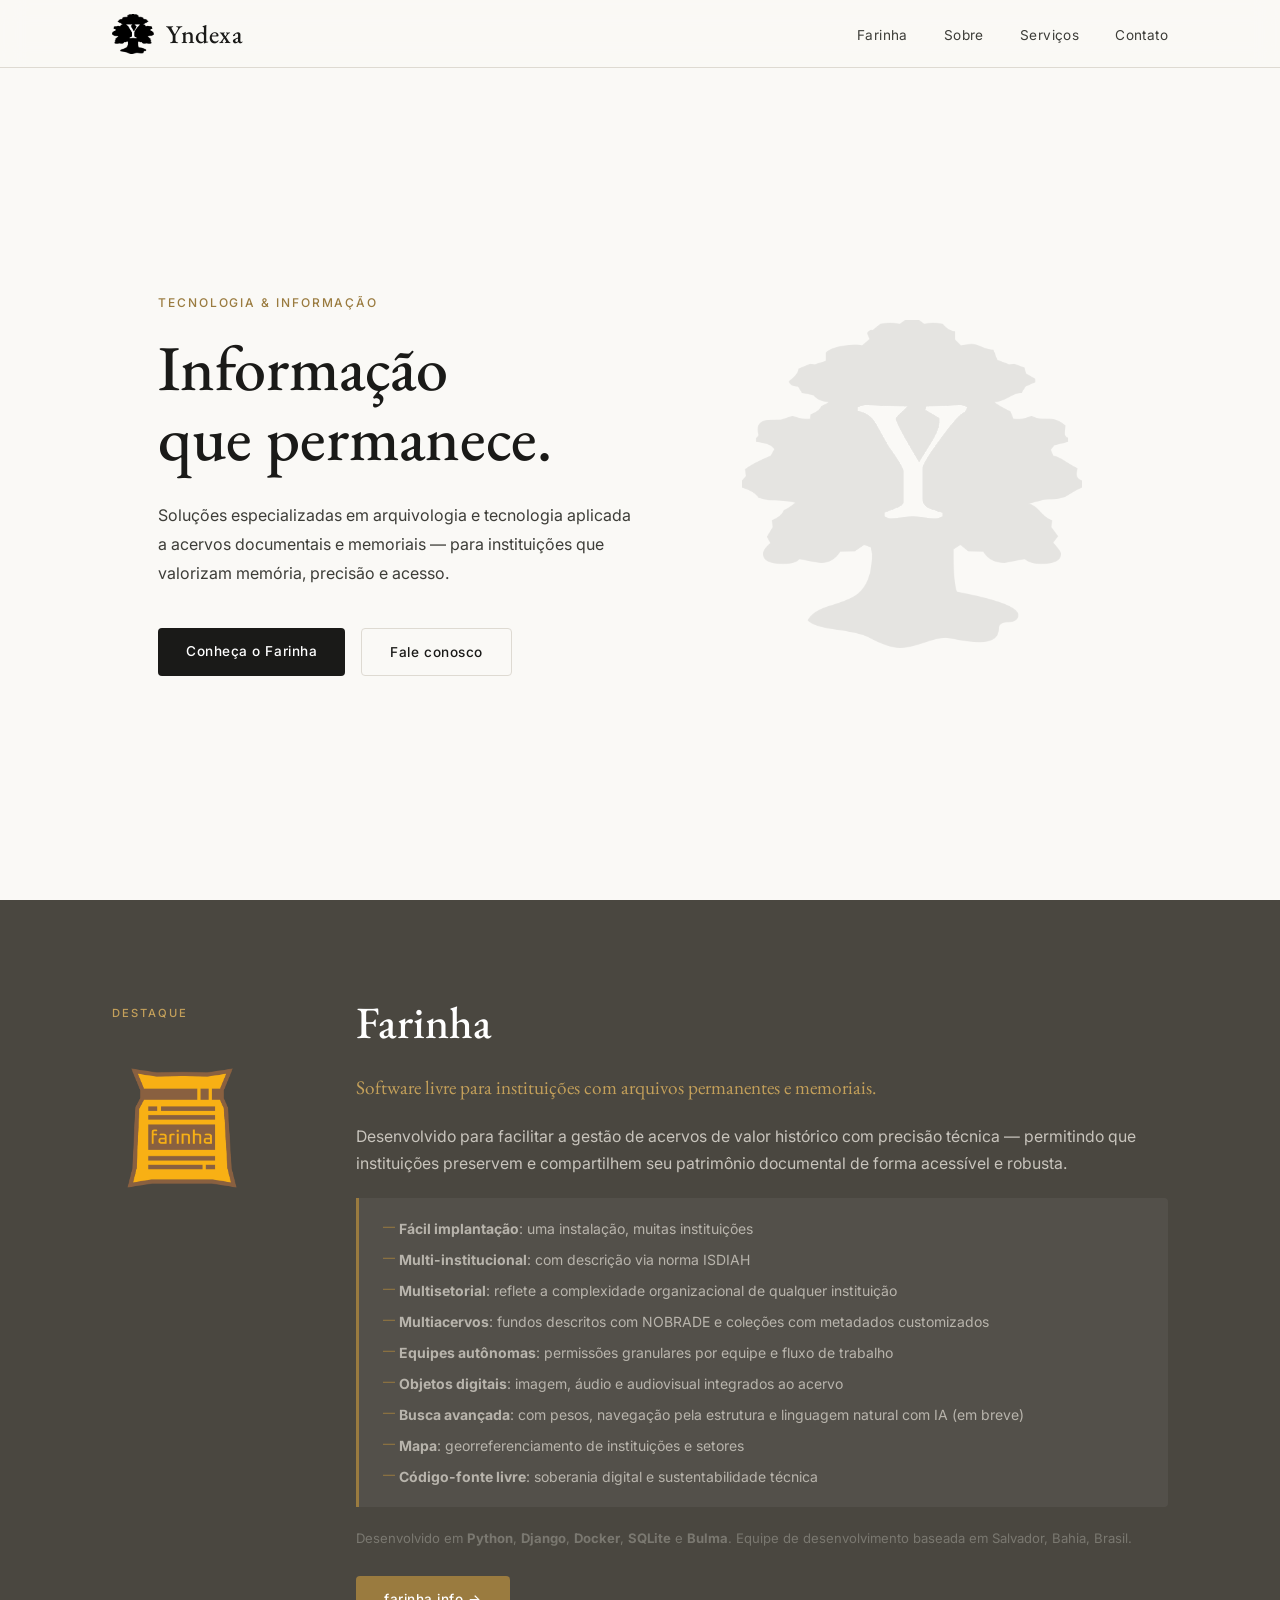
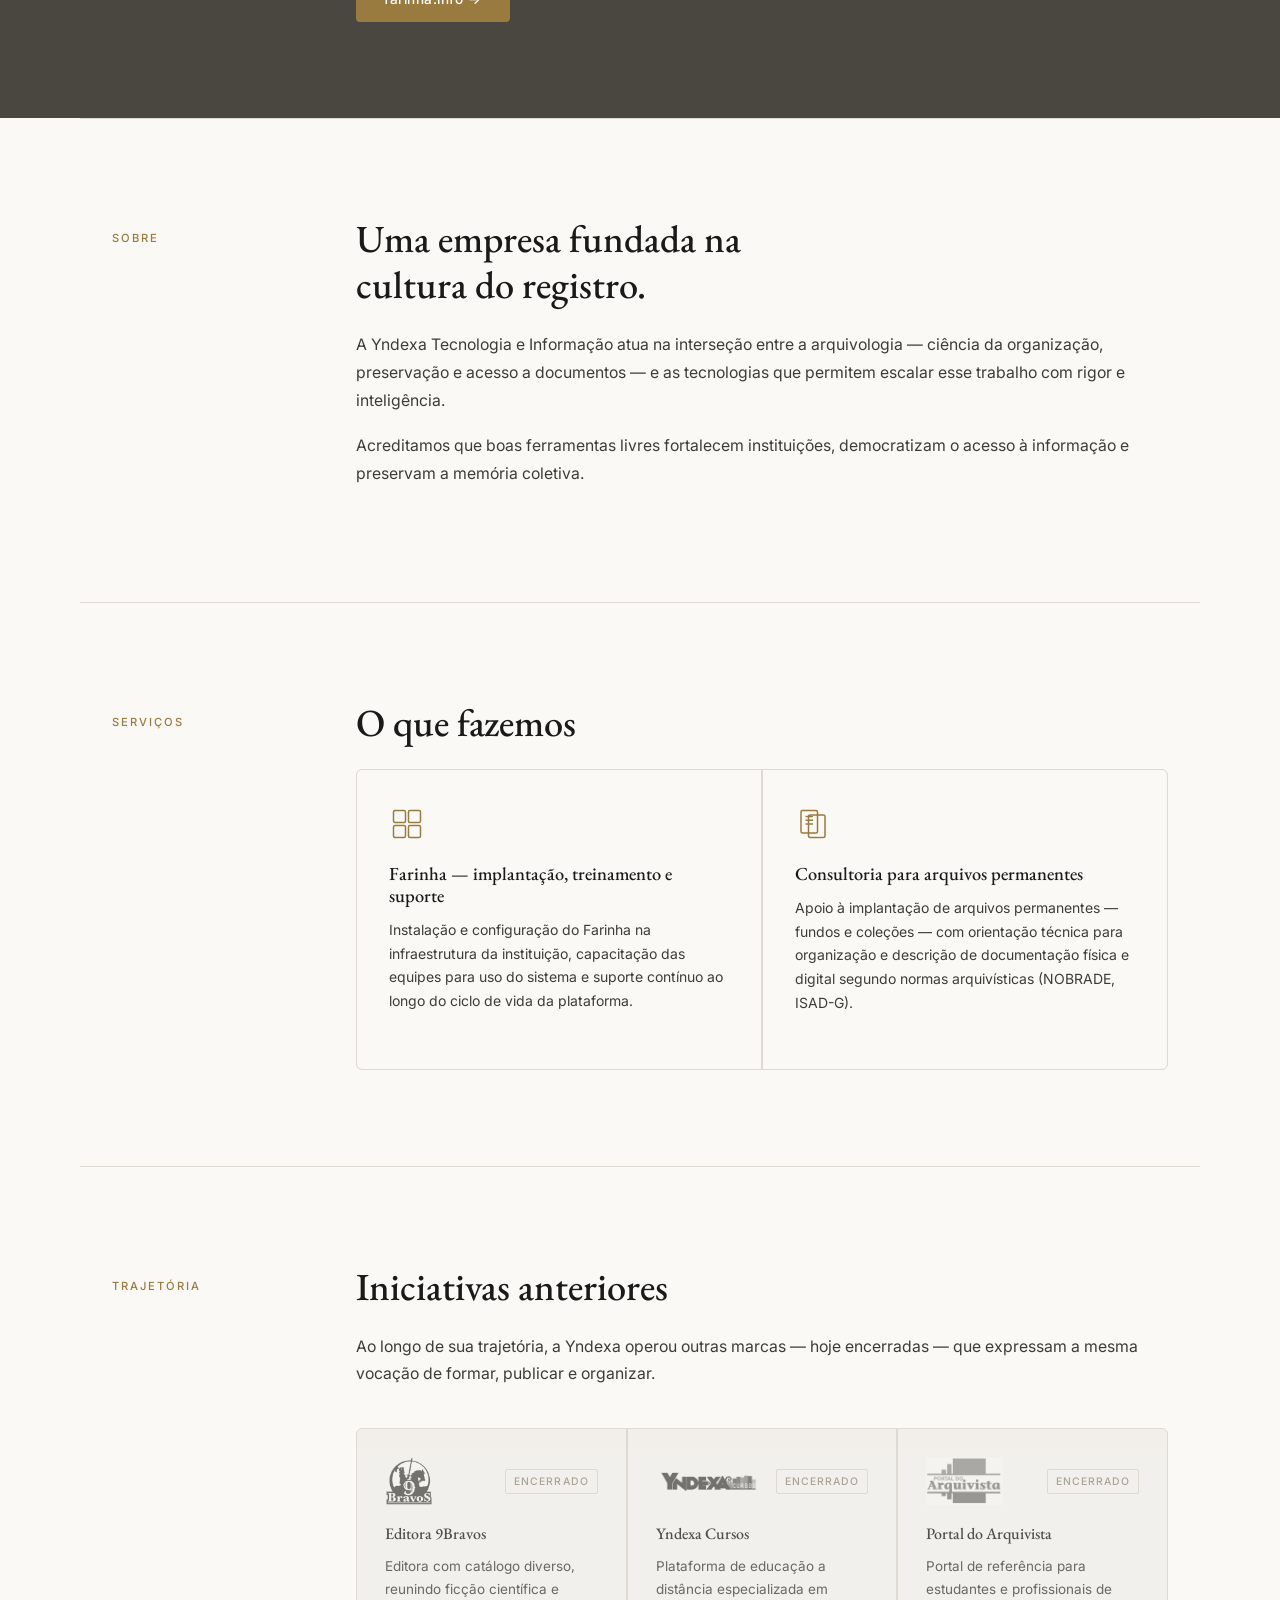
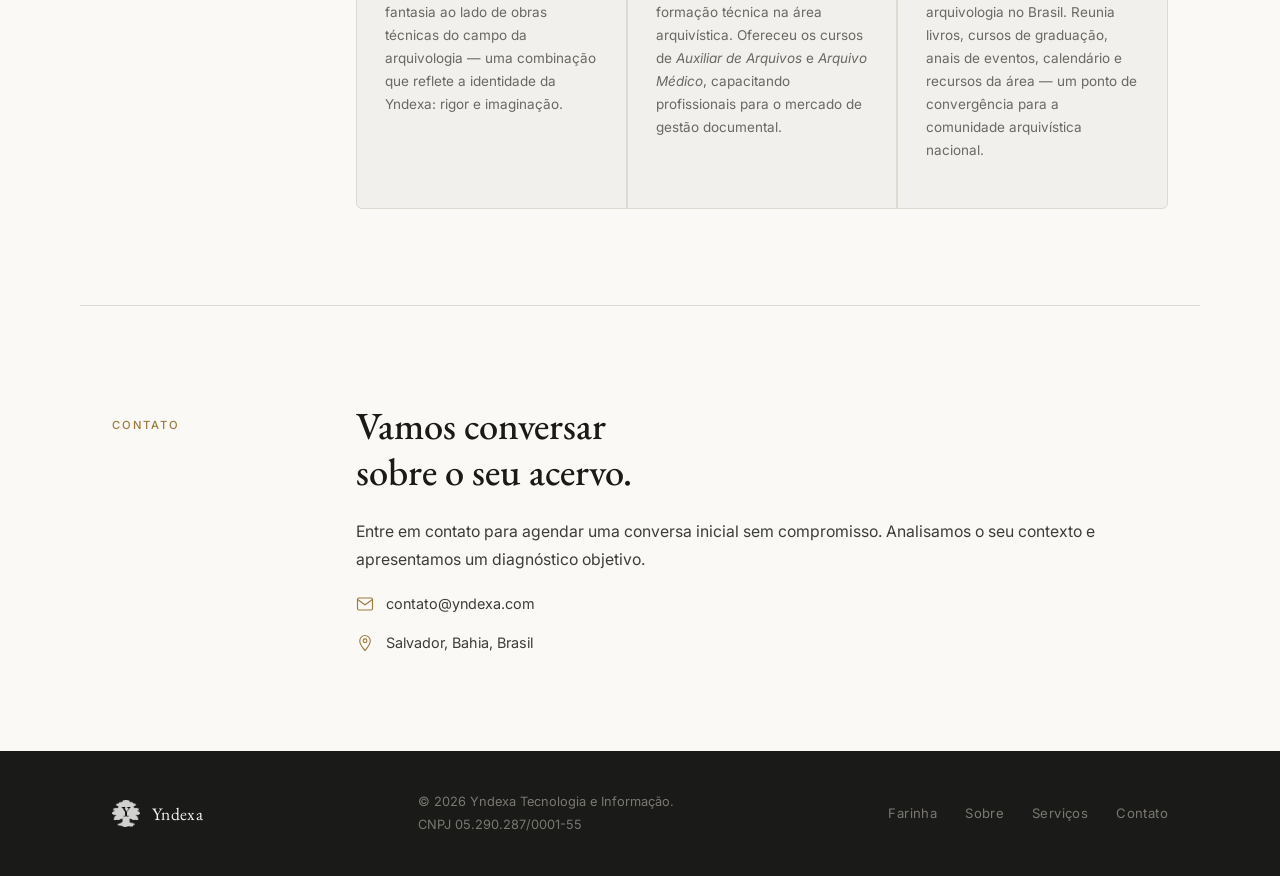
==== commit d9a42a74: "Substitui vírgula por dois-pontos na lista de features do Farinha" ====
--- a/index.html
+++ b/index.html
@@ -72,15 +72,15 @@
           seu patrimônio documental de forma acessível e robusta.
         </p>
         <ul class="farinha-features">
-          <li><strong>Fácil implantação</strong>, uma instalação, muitas instituições</li>
-          <li><strong>Multi-institucional</strong>, com descrição via norma ISDIAH</li>
-          <li><strong>Multisetorial</strong>, reflete a complexidade organizacional de qualquer instituição</li>
-          <li><strong>Multiacervos</strong>, fundos descritos com NOBRADE e coleções com metadados customizados</li>
-          <li><strong>Equipes autônomas</strong>, permissões granulares por equipe e fluxo de trabalho</li>
-          <li><strong>Objetos digitais</strong>, imagem, áudio e audiovisual integrados ao acervo</li>
-          <li><strong>Busca avançada</strong>, com pesos, navegação pela estrutura e linguagem natural com IA (em breve)</li>
-          <li><strong>Mapa</strong>, georreferenciamento de instituições e setores</li>
-          <li><strong>Código-fonte livre</strong>, soberania digital e sustentabilidade técnica</li>
+          <li><strong>Fácil implantação</strong>: uma instalação, muitas instituições</li>
+          <li><strong>Multi-institucional</strong>: com descrição via norma ISDIAH</li>
+          <li><strong>Multisetorial</strong>: reflete a complexidade organizacional de qualquer instituição</li>
+          <li><strong>Multiacervos</strong>: fundos descritos com NOBRADE e coleções com metadados customizados</li>
+          <li><strong>Equipes autônomas</strong>: permissões granulares por equipe e fluxo de trabalho</li>
+          <li><strong>Objetos digitais</strong>: imagem, áudio e audiovisual integrados ao acervo</li>
+          <li><strong>Busca avançada</strong>: com pesos, navegação pela estrutura e linguagem natural com IA (em breve)</li>
+          <li><strong>Mapa</strong>: georreferenciamento de instituições e setores</li>
+          <li><strong>Código-fonte livre</strong>: soberania digital e sustentabilidade técnica</li>
         </ul>
         <p class="farinha-stack">
           Desenvolvido em <strong>Python</strong>, <strong>Django</strong>, <strong>Docker</strong>, <strong>SQLite</strong> e <strong>Bulma</strong>.
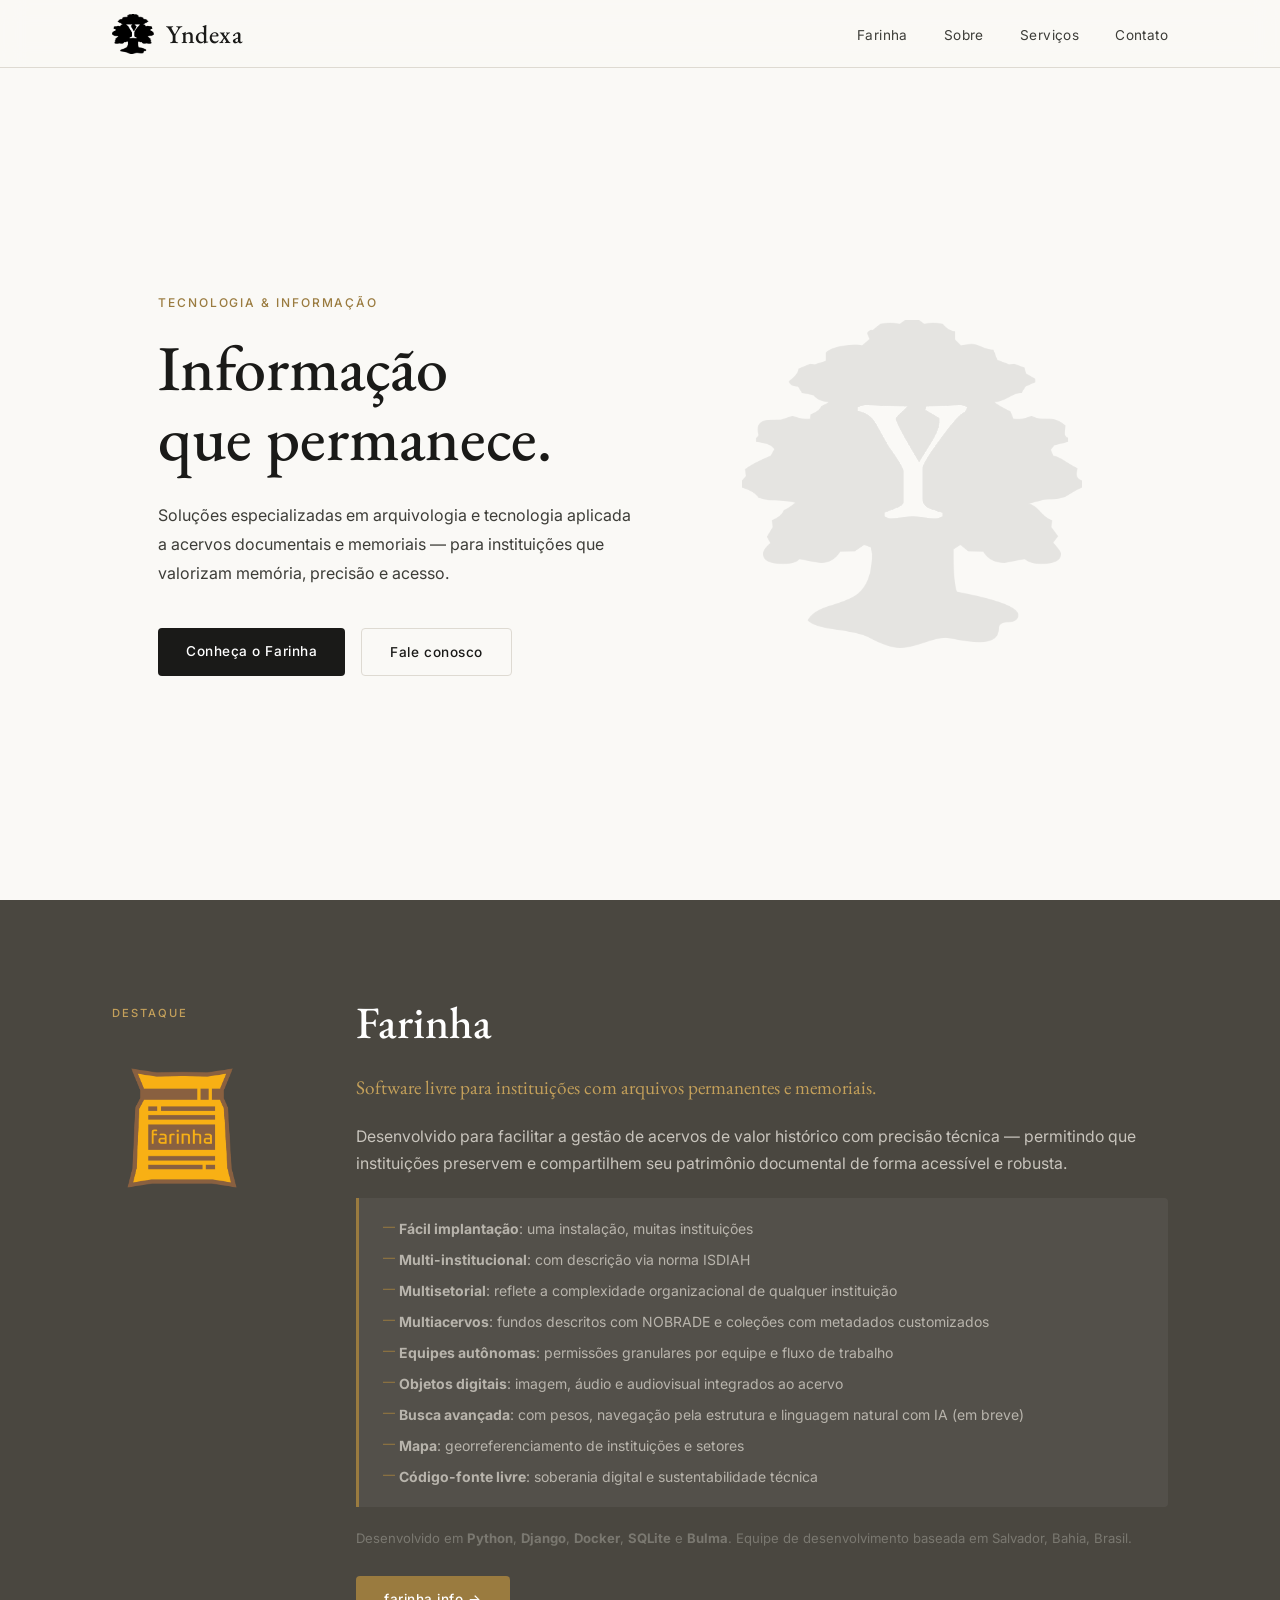
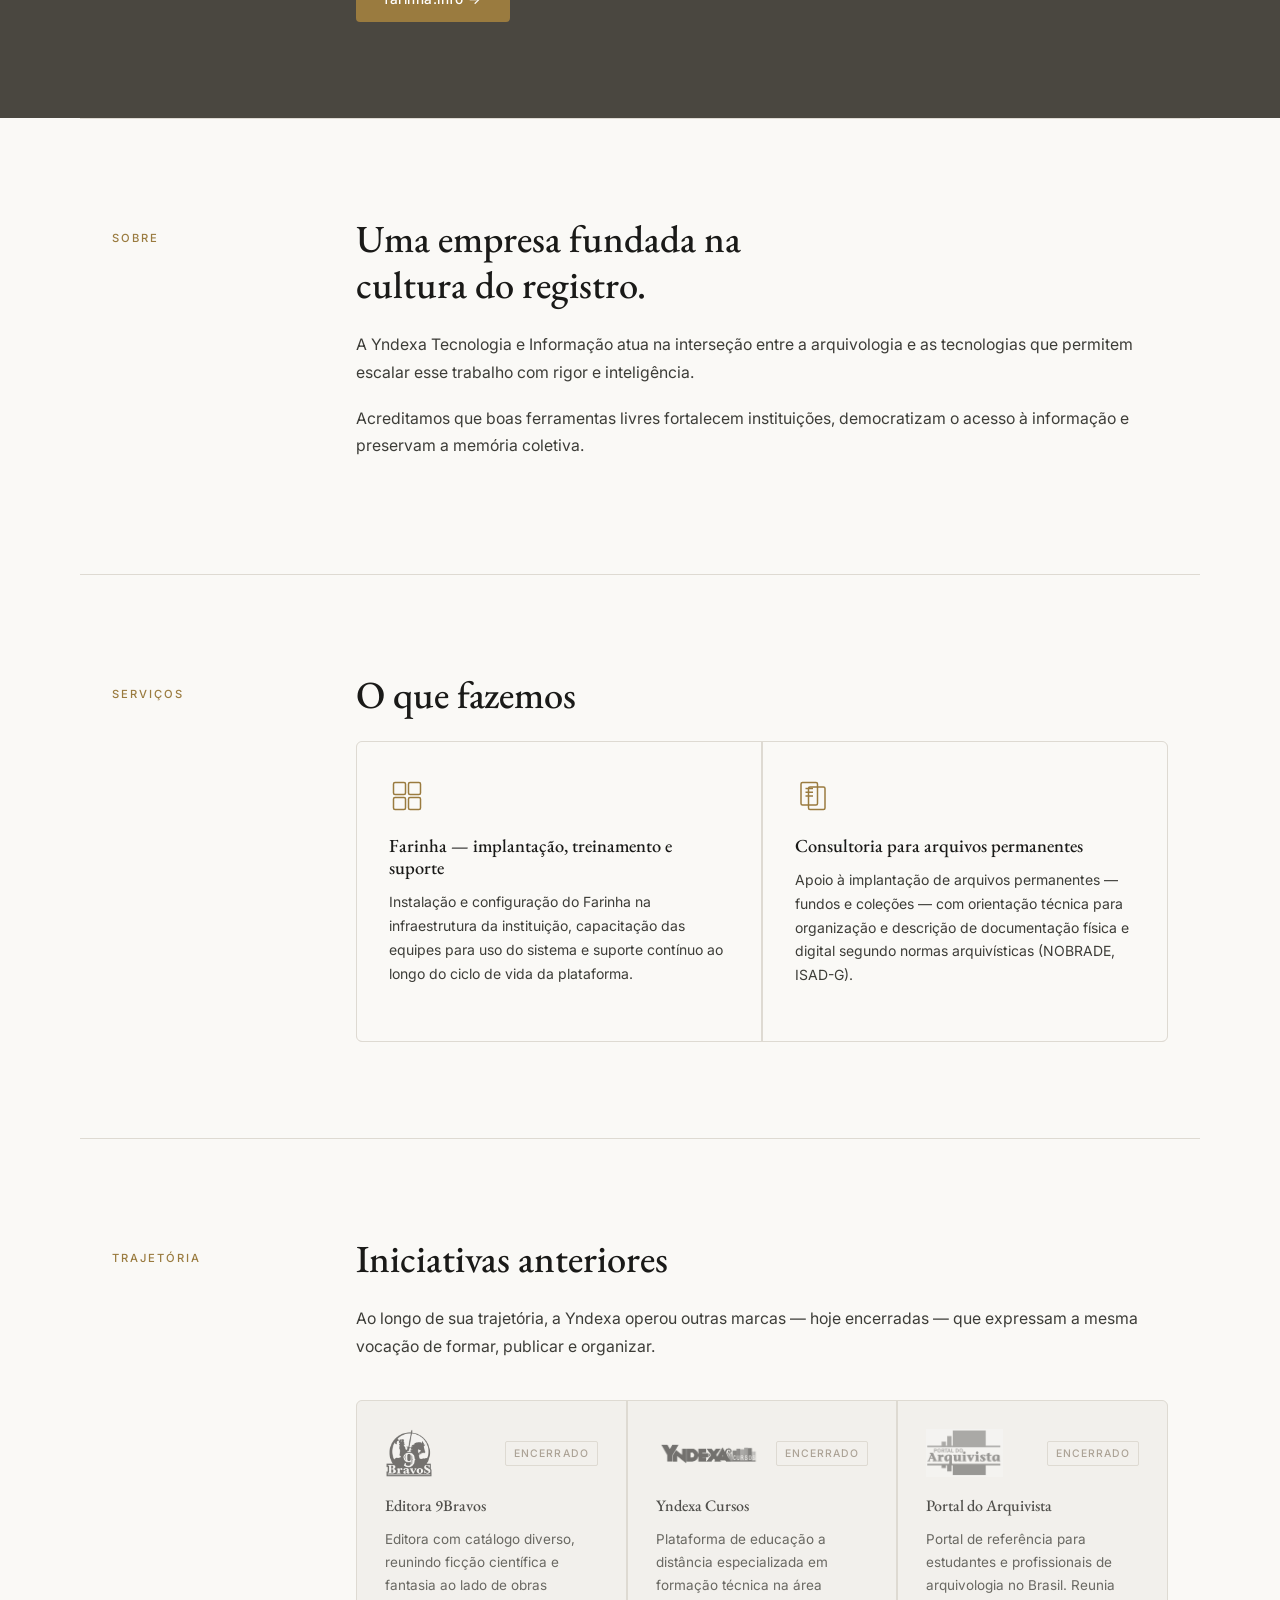
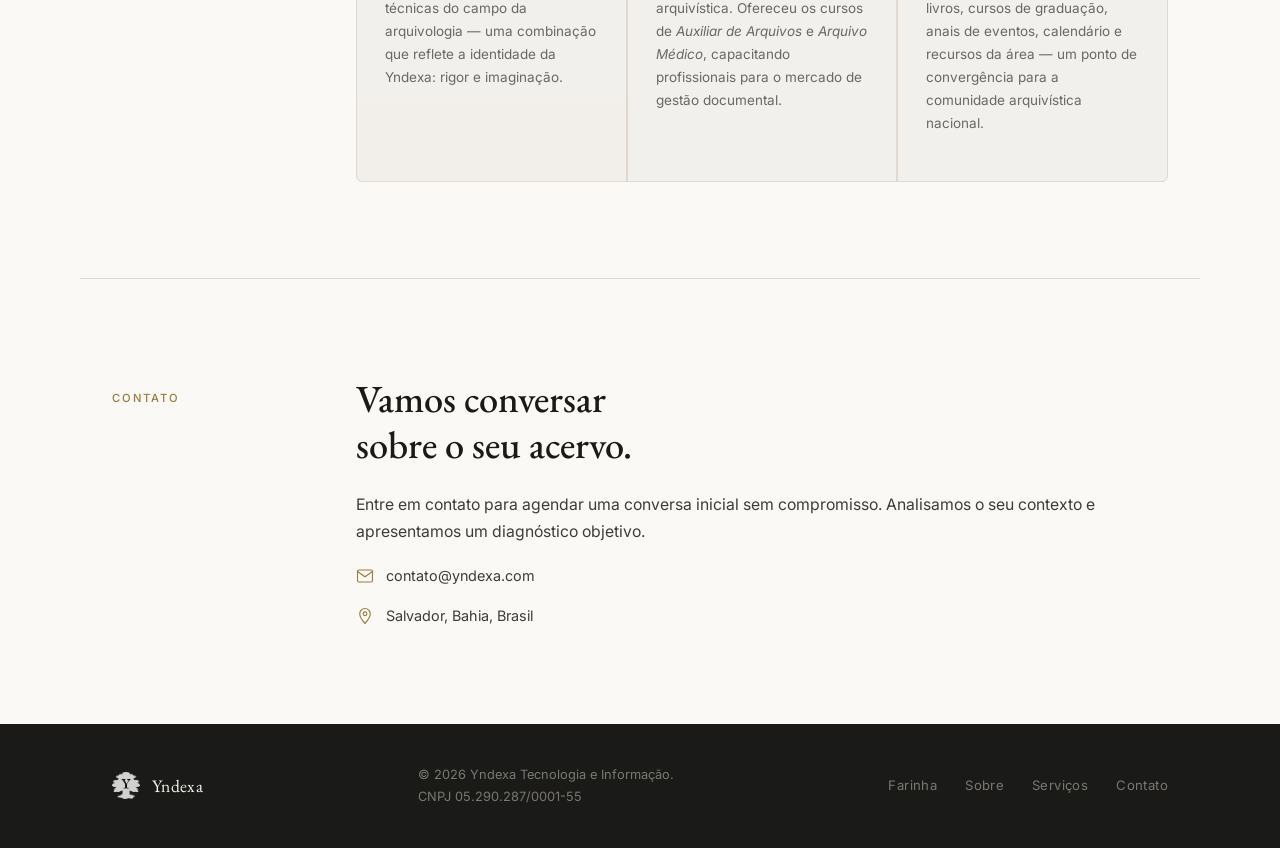
==== commit d9609b6c: "Simplifica texto da seção Sobre" ====
--- a/index.html
+++ b/index.html
@@ -105,8 +105,7 @@
       <div class="about-content">
         <h2 class="section-title">Uma empresa fundada na<br/>cultura do registro.</h2>
         <p>
-          A Yndexa Tecnologia e Informação atua na interseção entre a arquivologia —
-          ciência da organização, preservação e acesso a documentos — e as tecnologias
+          A Yndexa Tecnologia e Informação atua na interseção entre a arquivologia e as tecnologias
           que permitem escalar esse trabalho com rigor e inteligência.
         </p>
         <p>
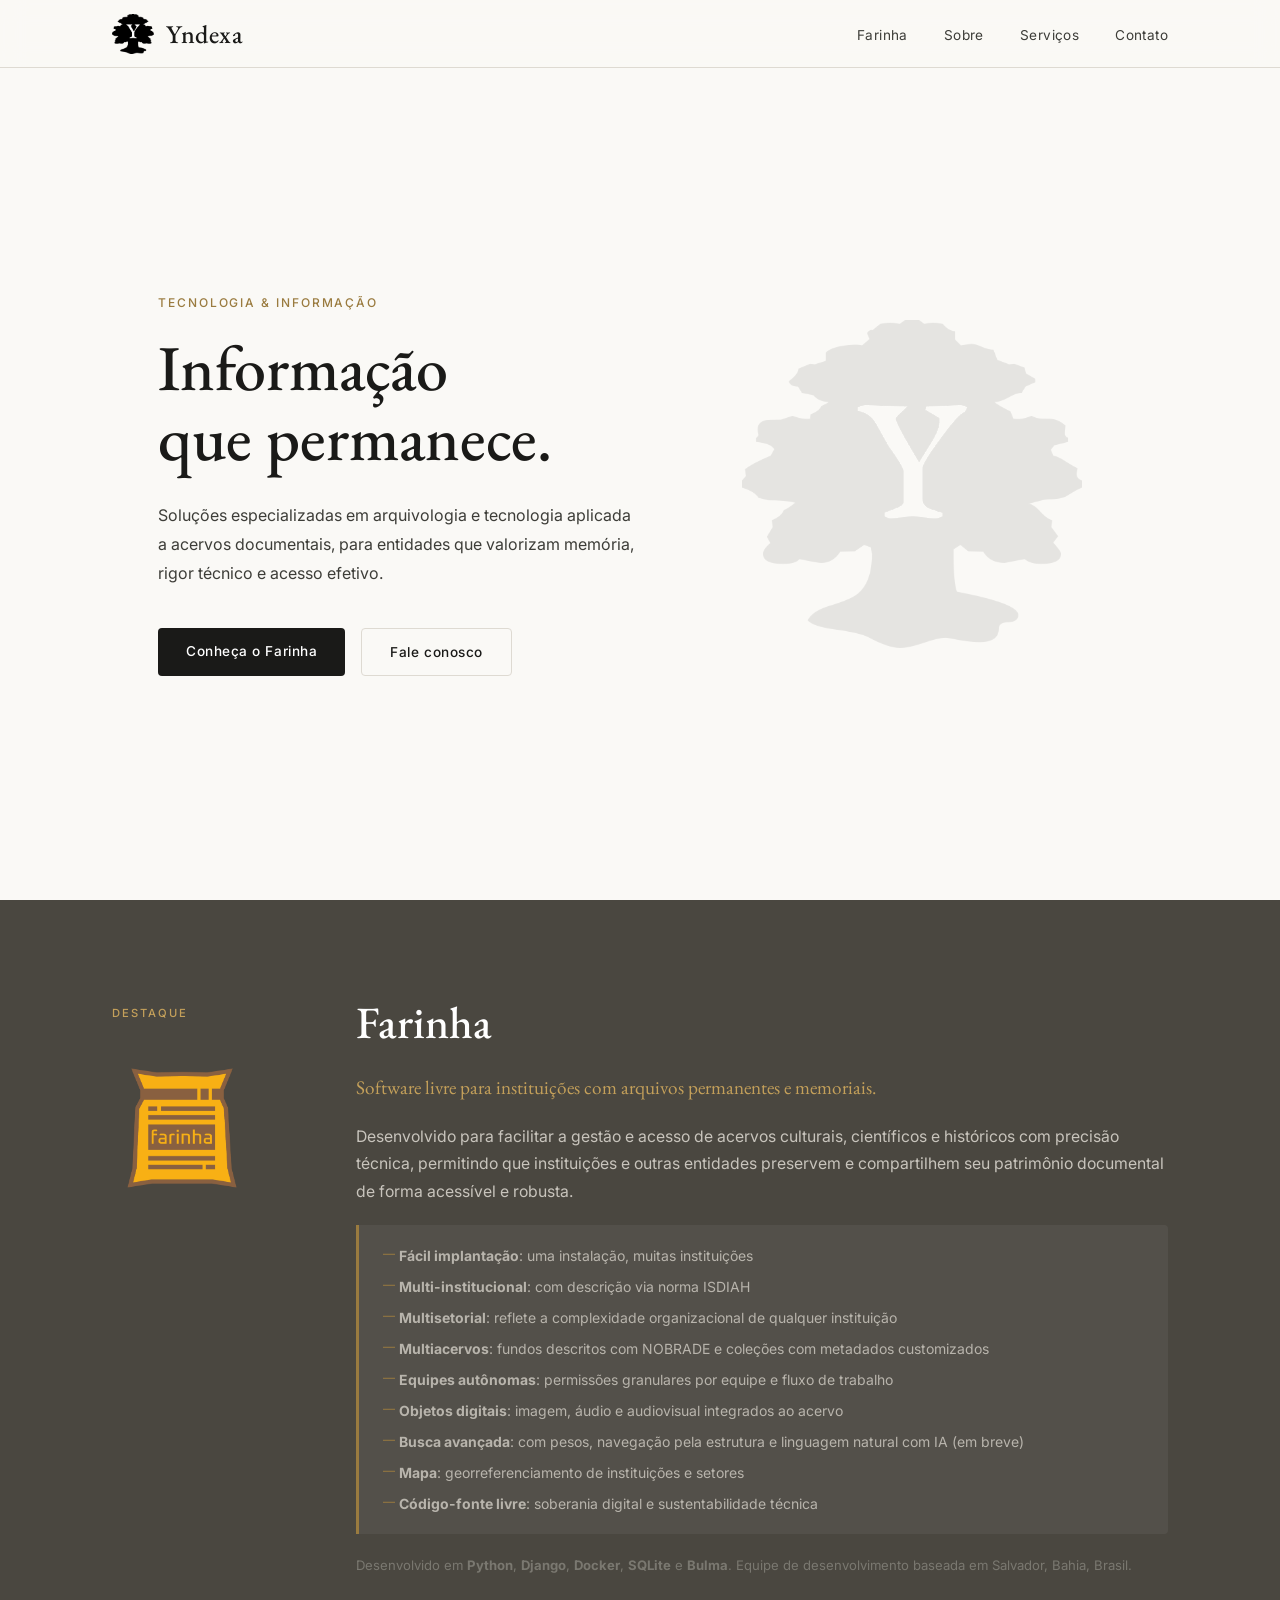
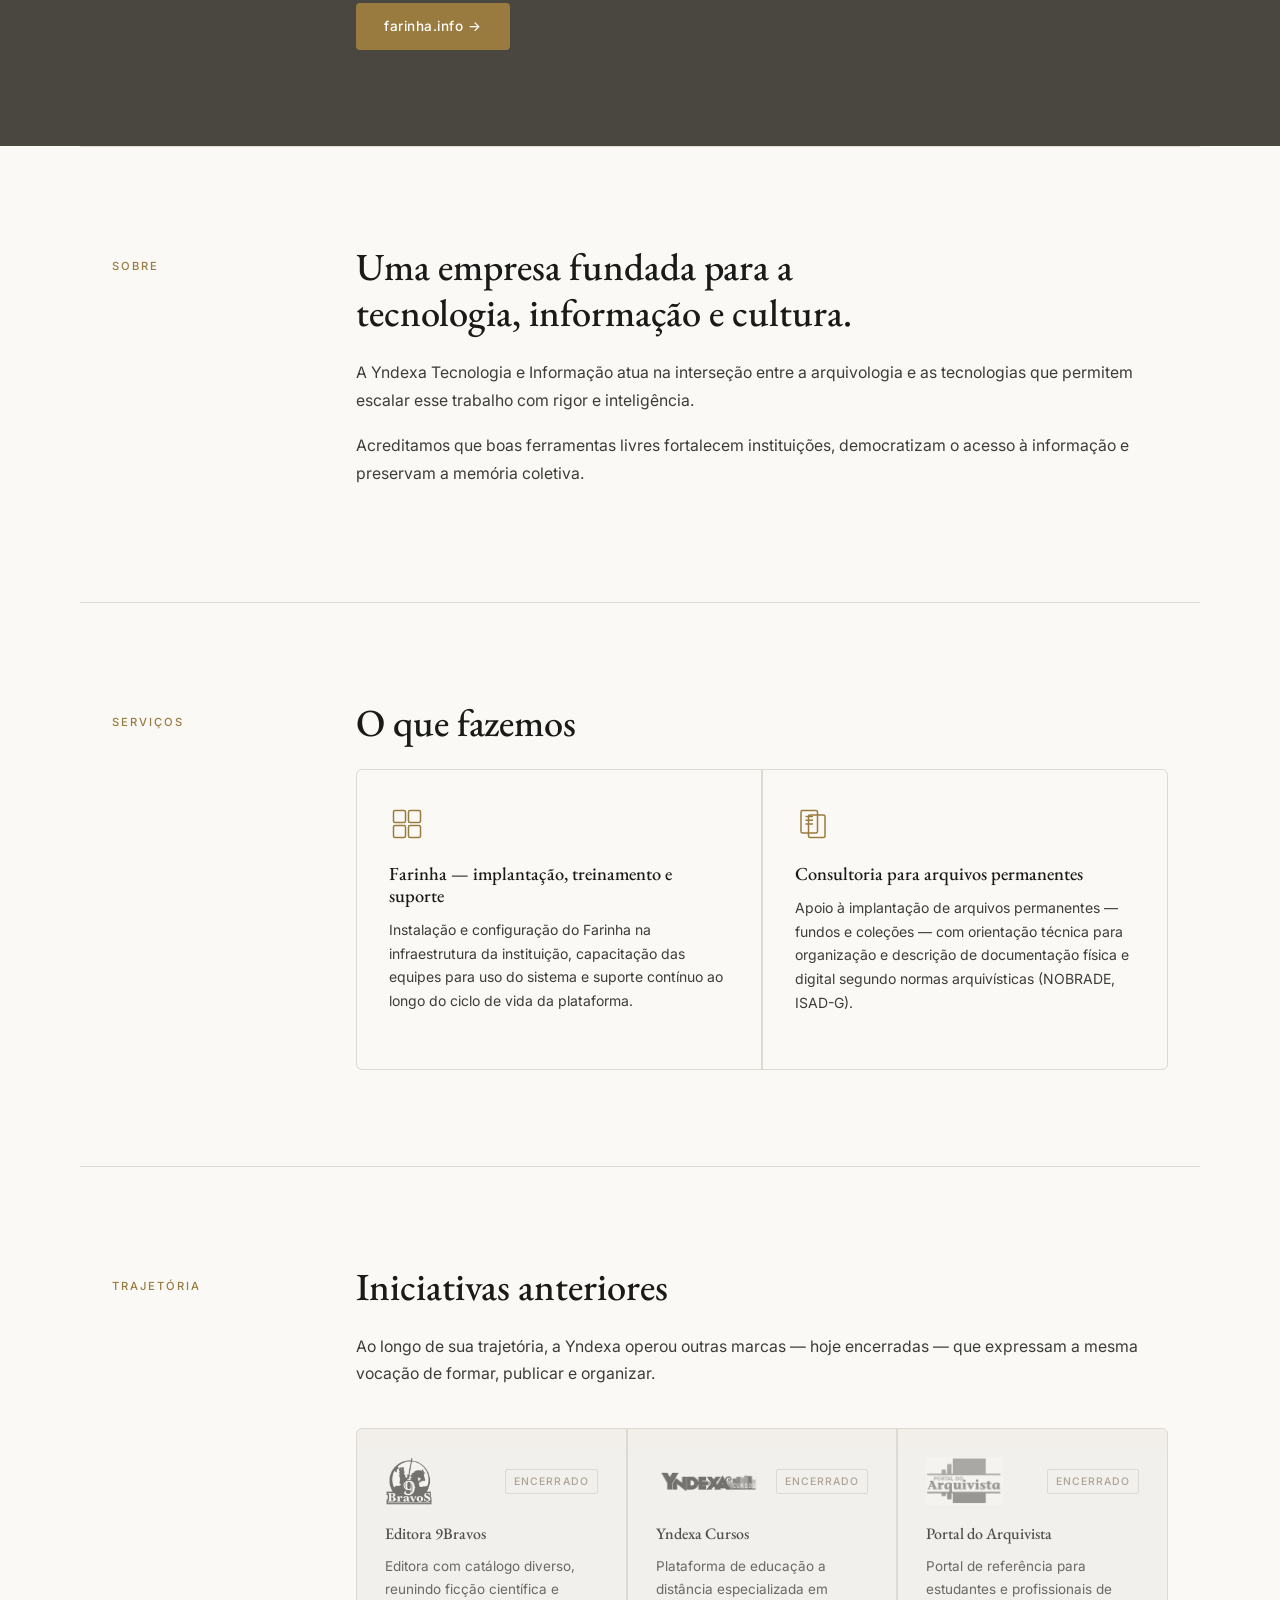
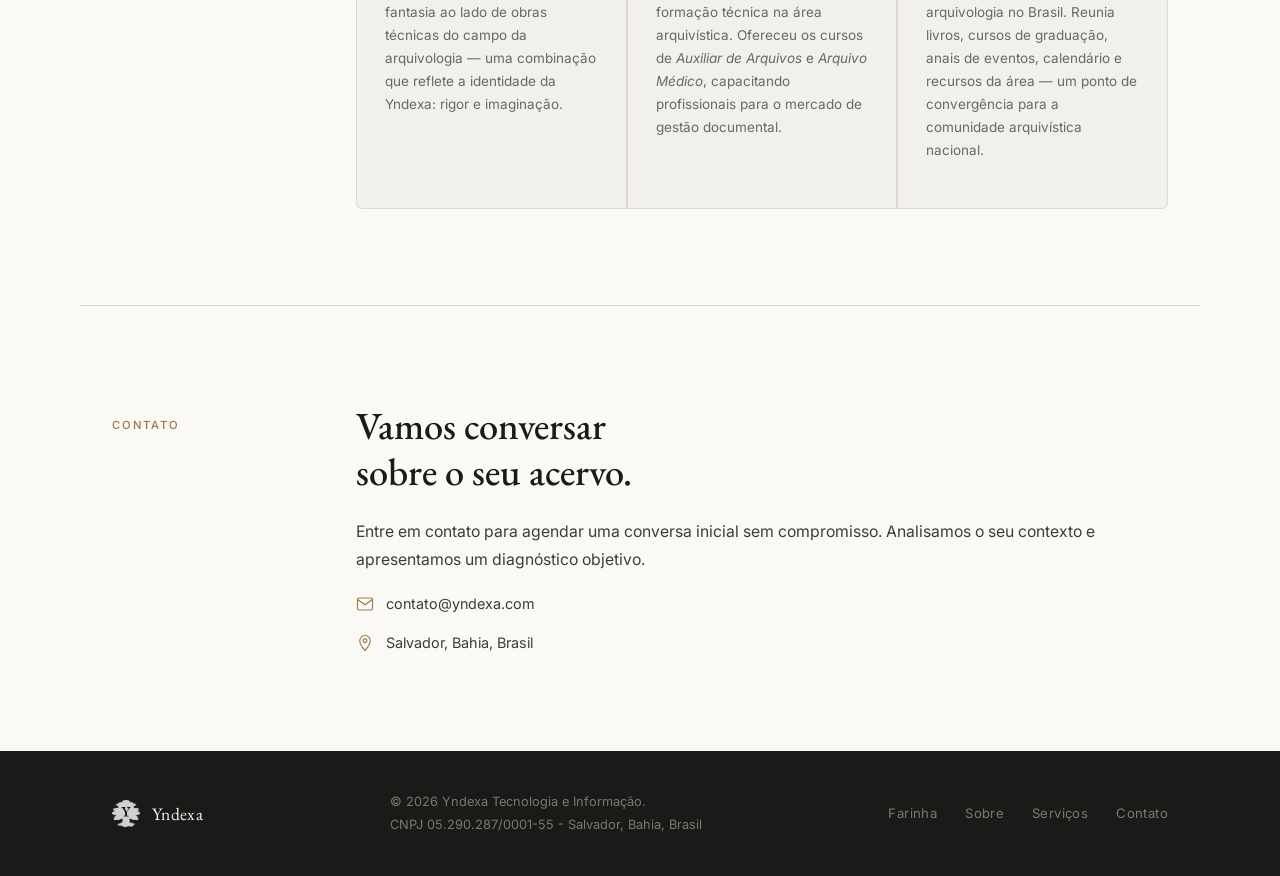
==== commit 686213b6: "Atualiza textos do site - Expande descrição do Farinha para acervos culturais, científicos e históri" ====
--- a/index.html
+++ b/index.html
@@ -39,7 +39,7 @@
         <h1 class="hero-title">Informação<br/>que permanece.</h1>
         <p class="hero-sub">
           Soluções especializadas em arquivologia e tecnologia aplicada a acervos
-          documentais e memoriais — para instituições que valorizam memória, precisão e acesso.
+          documentais, para entidades que valorizam memória, rigor técnico e acesso efetivo.
         </p>
         <div class="hero-cta">
           <a href="#farinha" class="btn btn-primary">Conheça o Farinha</a>
@@ -67,9 +67,9 @@
           Software livre para instituições com arquivos permanentes e memoriais.
         </p>
         <p>
-          Desenvolvido para facilitar a gestão de acervos de valor histórico com
-          precisão técnica — permitindo que instituições preservem e compartilhem
-          seu patrimônio documental de forma acessível e robusta.
+          Desenvolvido para facilitar a gestão e acesso de acervos culturais, científicos
+          e históricos com precisão técnica, permitindo que instituições e outras entidades
+          preservem e compartilhem seu patrimônio documental de forma acessível e robusta.
         </p>
         <ul class="farinha-features">
           <li><strong>Fácil implantação</strong>: uma instalação, muitas instituições</li>
@@ -103,7 +103,7 @@
         <span class="section-tag">Sobre</span>
       </div>
       <div class="about-content">
-        <h2 class="section-title">Uma empresa fundada na<br/>cultura do registro.</h2>
+        <h2 class="section-title">Uma empresa fundada para a<br/>tecnologia, informação e cultura.</h2>
         <p>
           A Yndexa Tecnologia e Informação atua na interseção entre a arquivologia e as tecnologias
           que permitem escalar esse trabalho com rigor e inteligência.
@@ -278,7 +278,7 @@
       </div>
       <p class="footer-copy">
         &copy; <span id="year"></span> Yndexa Tecnologia e Informação.<br/>
-        CNPJ 05.290.287/0001-55
+        CNPJ 05.290.287/0001-55 - Salvador, Bahia, Brasil
       </p>
       <nav class="footer-nav">
         <a href="#farinha">Farinha</a>
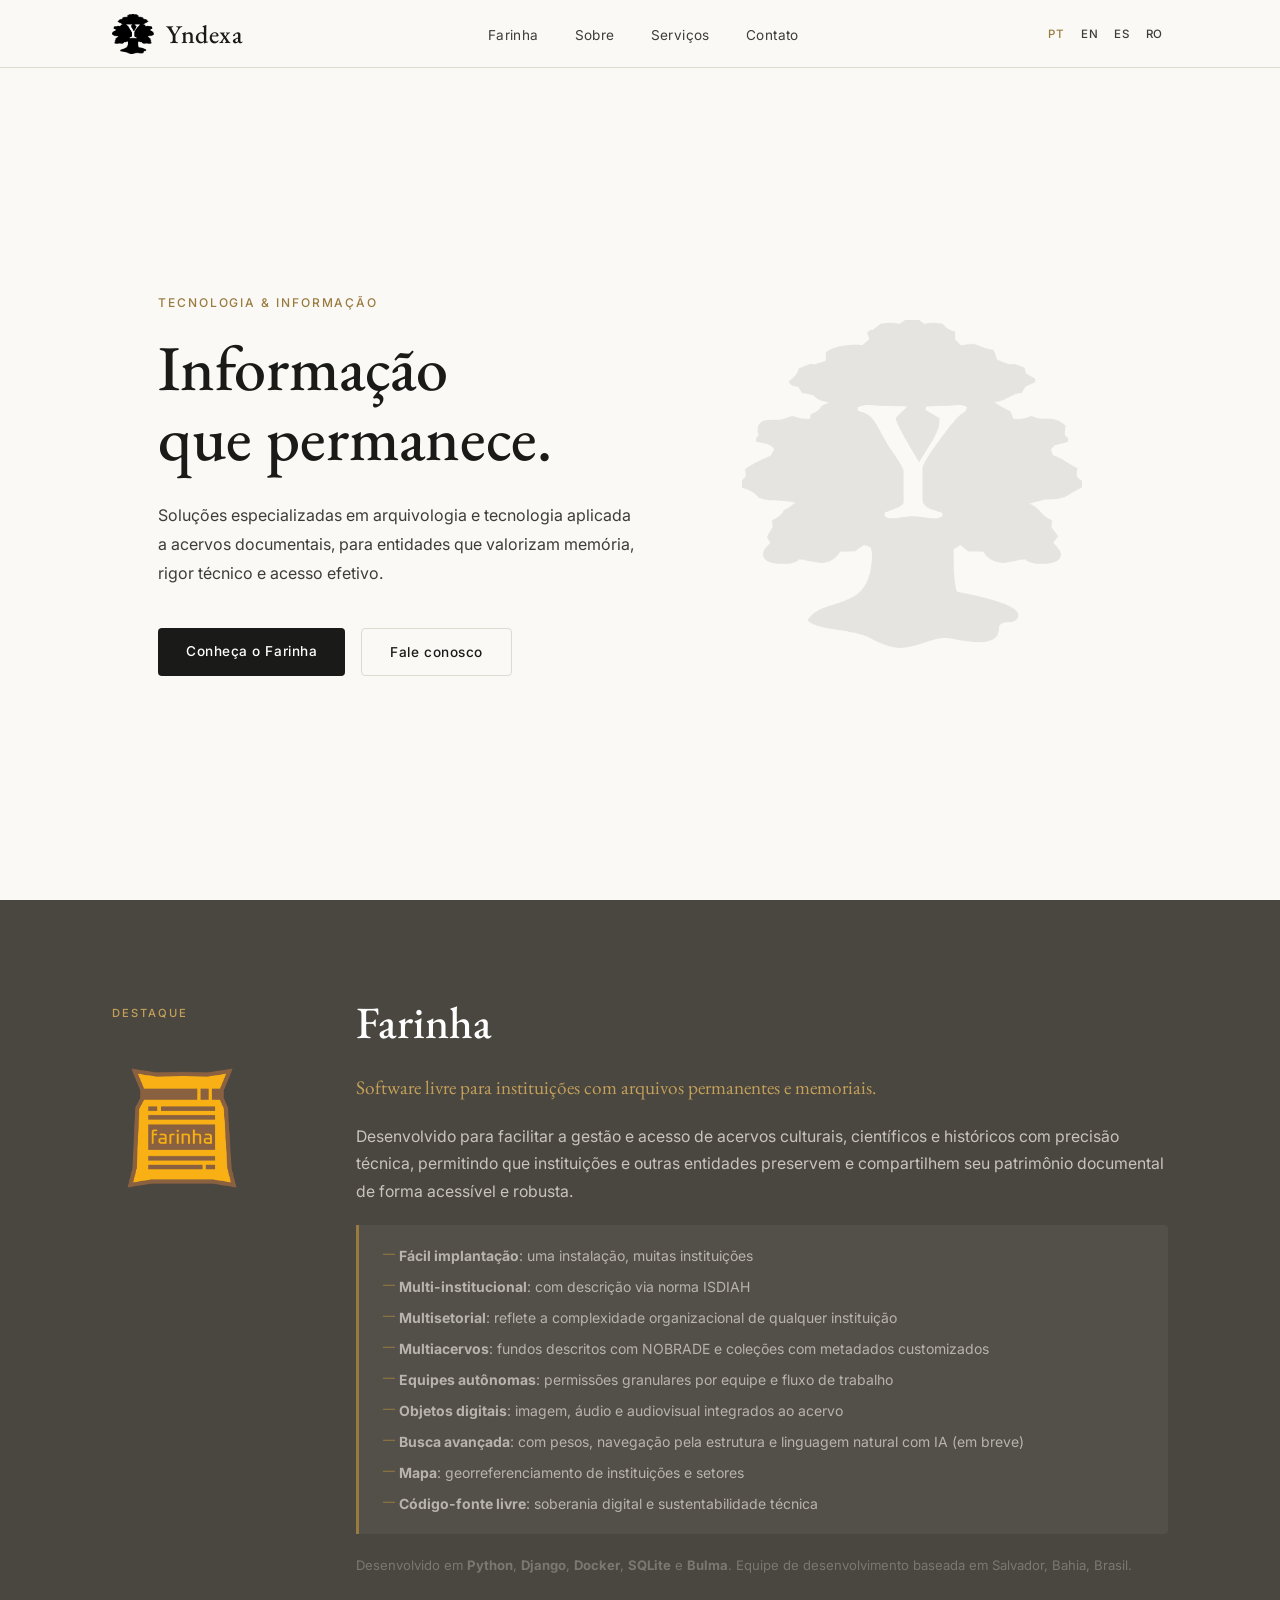
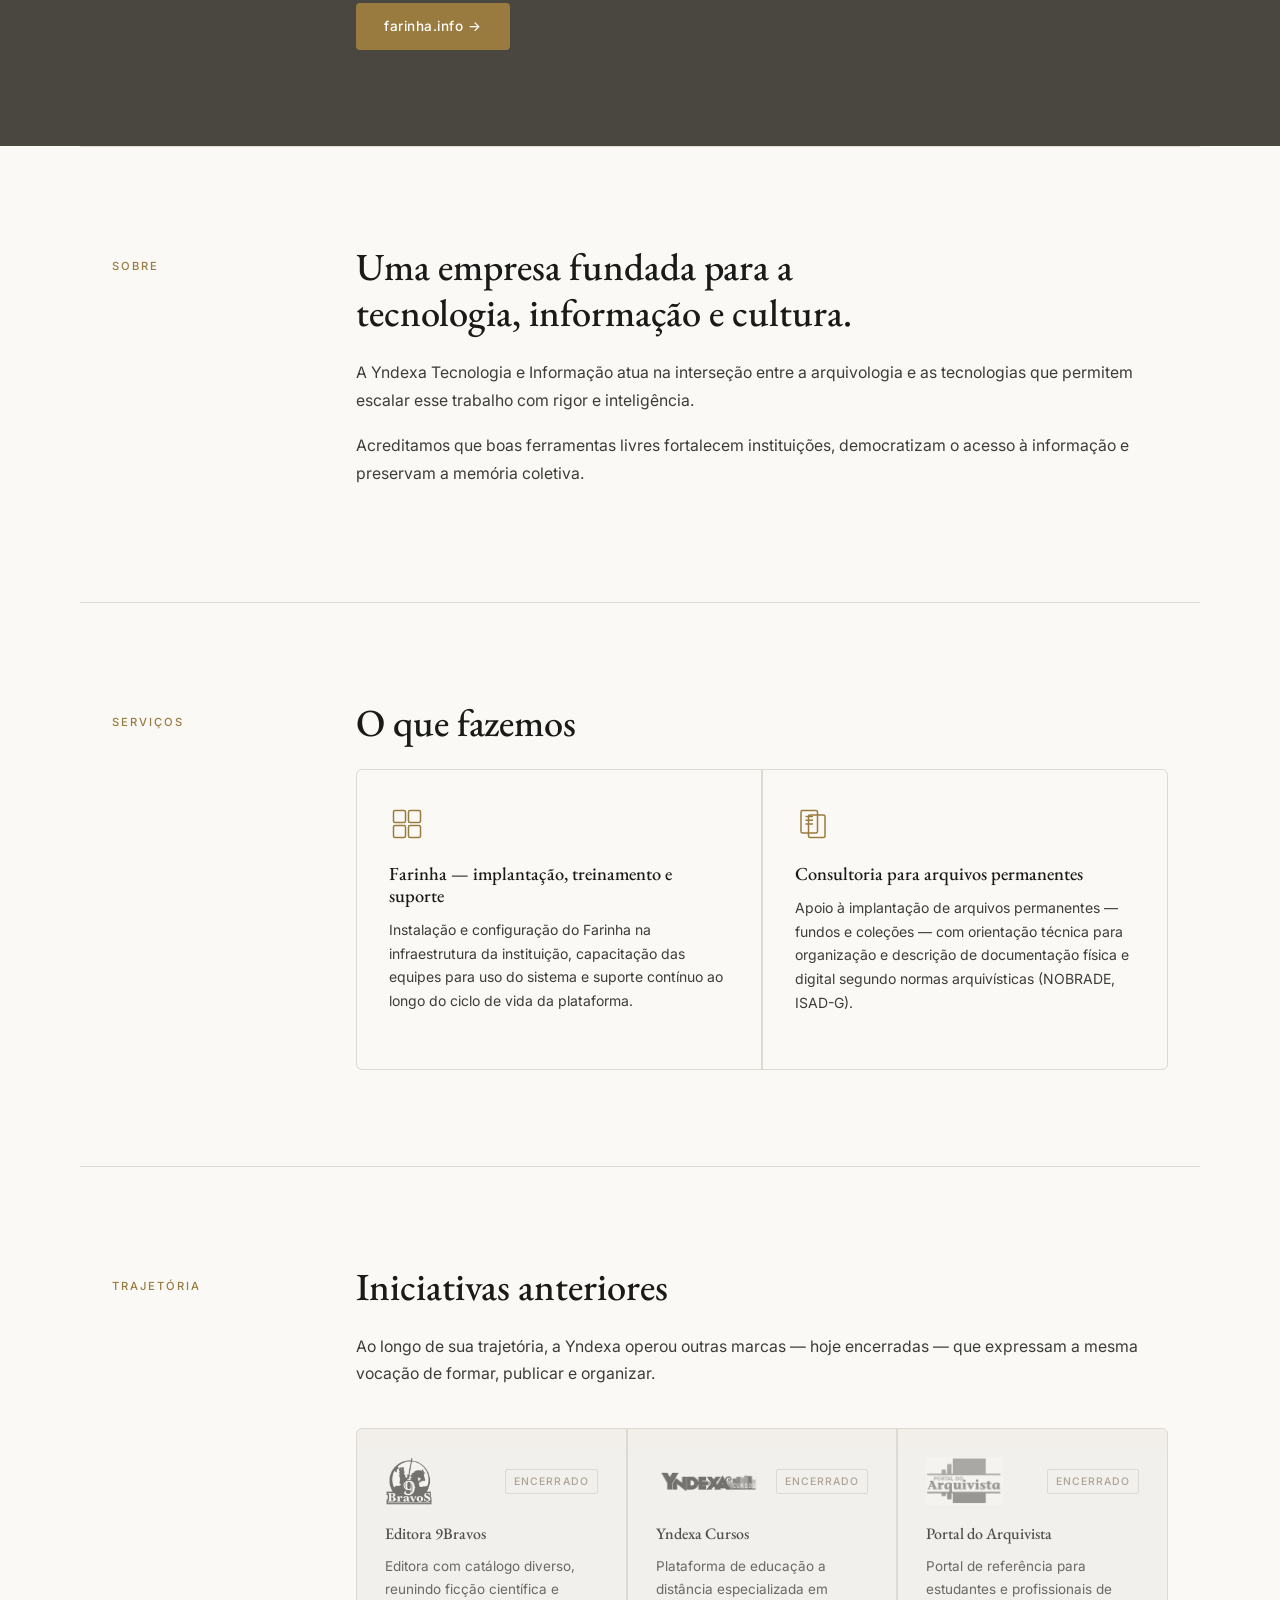
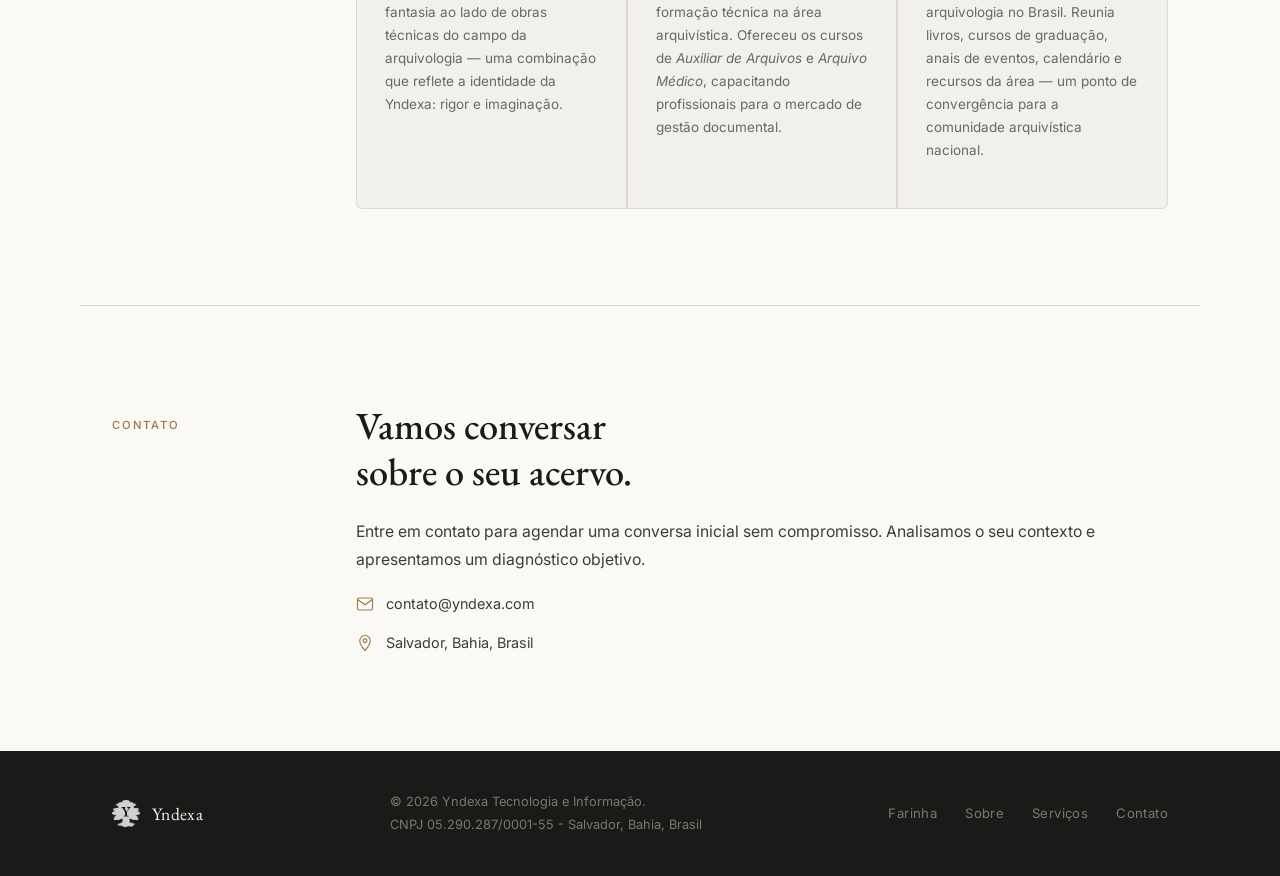
==== commit 76c161ec: "Adiciona Noto Serif como fallback para caracteres romenos" ====
--- a/index.html
+++ b/index.html
@@ -8,7 +8,7 @@
   <link rel="stylesheet" href="styles.css" />
   <link rel="preconnect" href="https://fonts.googleapis.com" />
   <link rel="preconnect" href="https://fonts.gstatic.com" crossorigin />
-  <link href="https://fonts.googleapis.com/css2?family=EB+Garamond:ital,wght@0,400;0,500;0,600;1,400&family=Inter:wght@300;400;500&display=swap" rel="stylesheet" />
+  <link href="https://fonts.googleapis.com/css2?family=EB+Garamond:ital,wght@0,400;0,500;0,600;1,400&family=Noto+Serif:ital,wght@0,400;0,500;0,600;1,400&family=Inter:wght@300;400;500&display=swap" rel="stylesheet" />
 </head>
 <body>
 
@@ -25,6 +25,12 @@
         <li><a href="#servicos">Serviços</a></li>
         <li><a href="#contato">Contato</a></li>
       </ul>
+      <div class="nav-lang">
+        <a href="/" class="active">PT</a>
+        <a href="/en/">EN</a>
+        <a href="/es/">ES</a>
+        <a href="/ro/">RO</a>
+      </div>
       <button class="nav-toggle" aria-label="Menu" id="navToggle">
         <span></span><span></span><span></span>
       </button>
--- a/styles.css
+++ b/styles.css
@@ -19,7 +19,7 @@
   --border:     #dedad2;
   --white:      #ffffff;
 
-  --font-serif: 'EB Garamond', Georgia, serif;
+  --font-serif: 'EB Garamond', 'Noto Serif', Georgia, serif;
   --font-sans:  'Inter', system-ui, sans-serif;
 
   --nav-h: 68px;
@@ -201,6 +201,28 @@
   color: var(--ink);
 }
 
+.nav-lang {
+  display: flex;
+  gap: 6px;
+  align-items: center;
+}
+
+.nav-lang a {
+  font-size: 0.72rem;
+  font-weight: 500;
+  color: var(--ink-soft);
+  text-decoration: none;
+  letter-spacing: 0.06em;
+  padding: 2px 5px;
+  border-radius: var(--radius);
+  transition: color var(--transition);
+}
+
+.nav-lang a:hover,
+.nav-lang a.active {
+  color: var(--gold);
+}
+
 .nav-toggle {
   display: none;
   flex-direction: column;
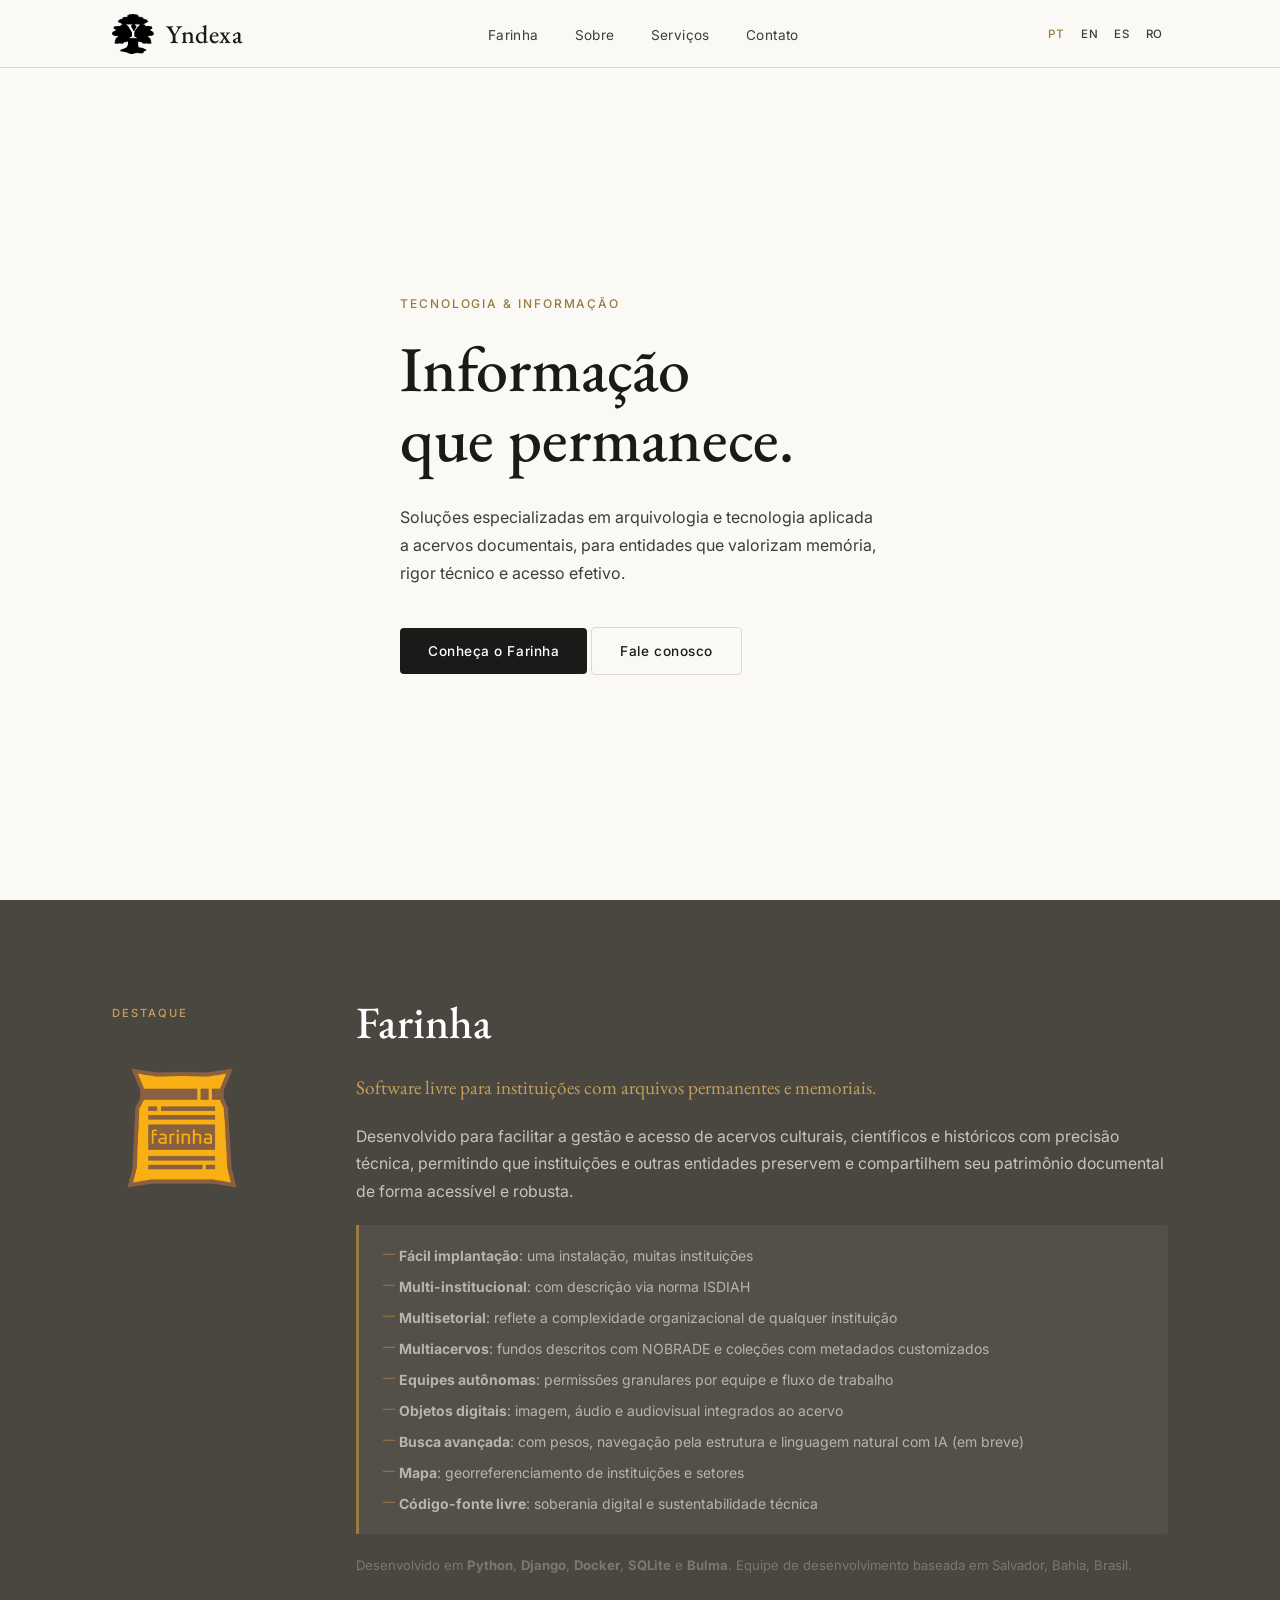
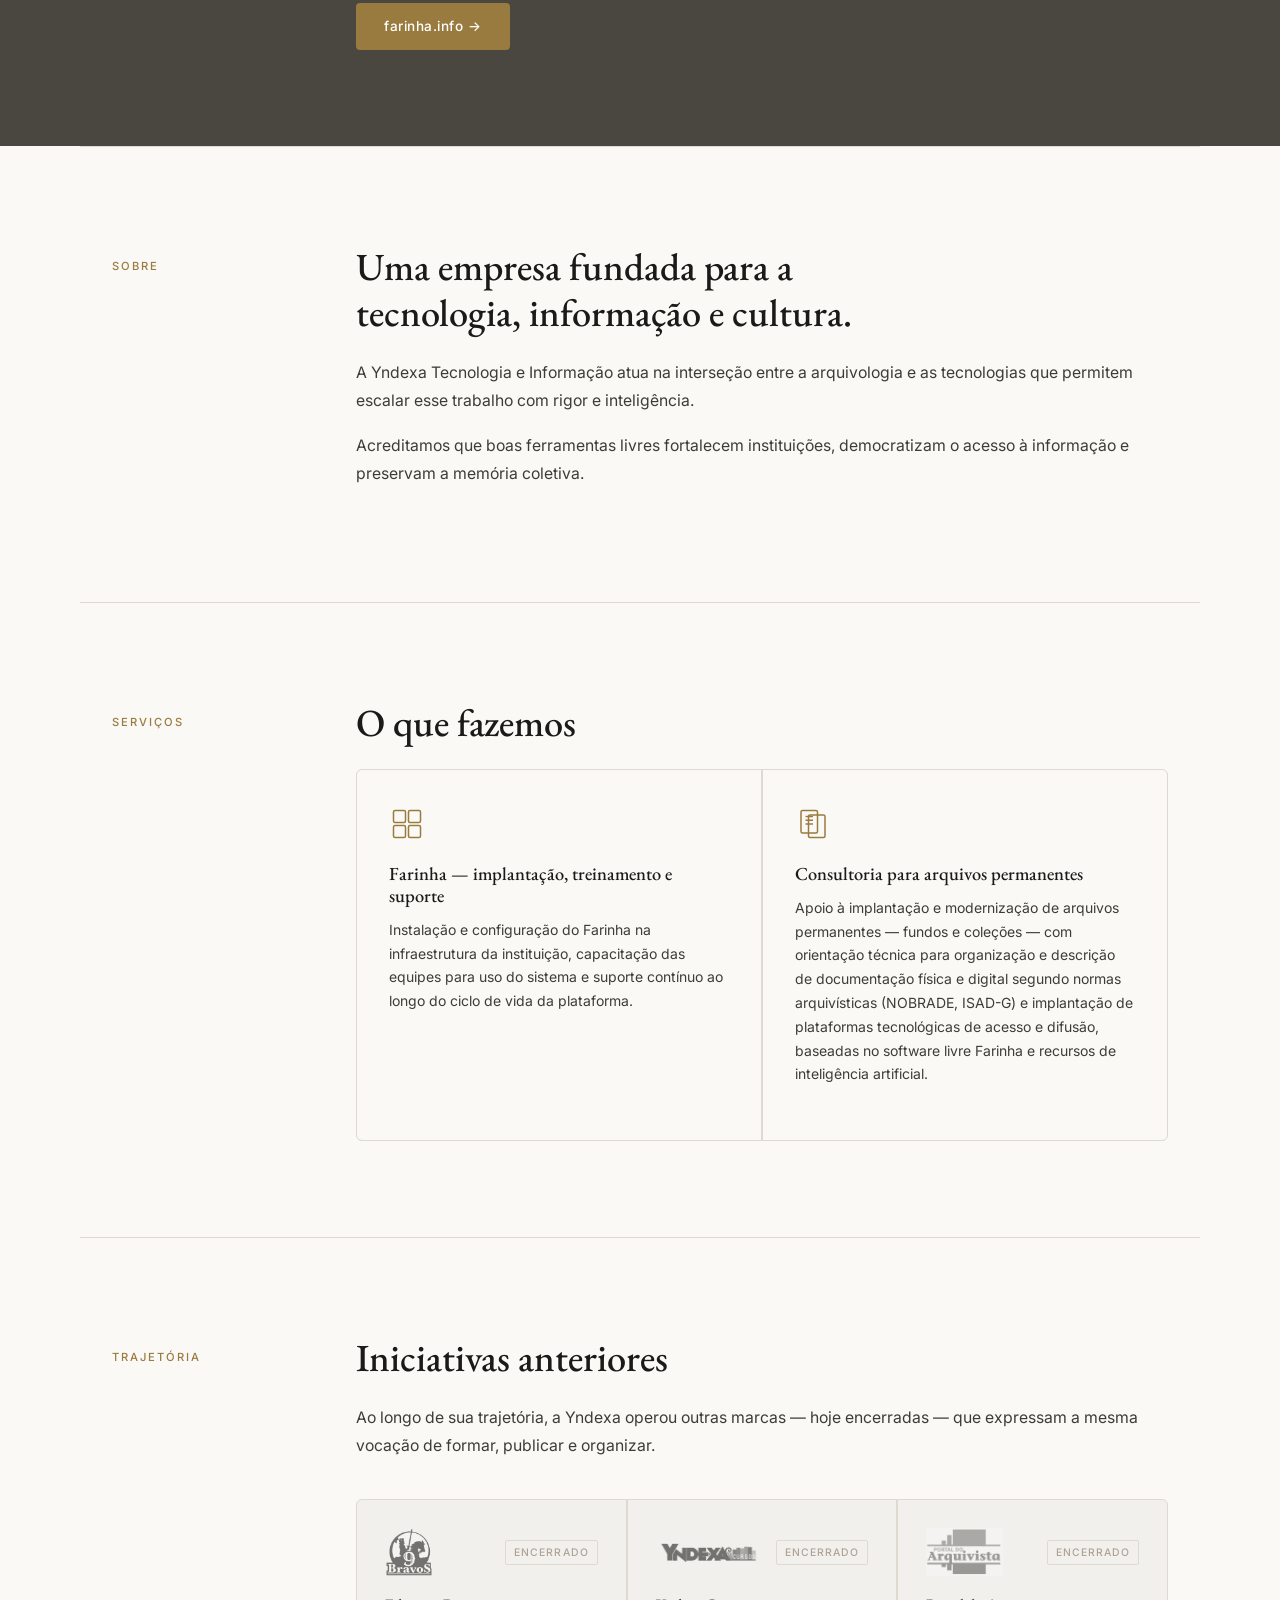
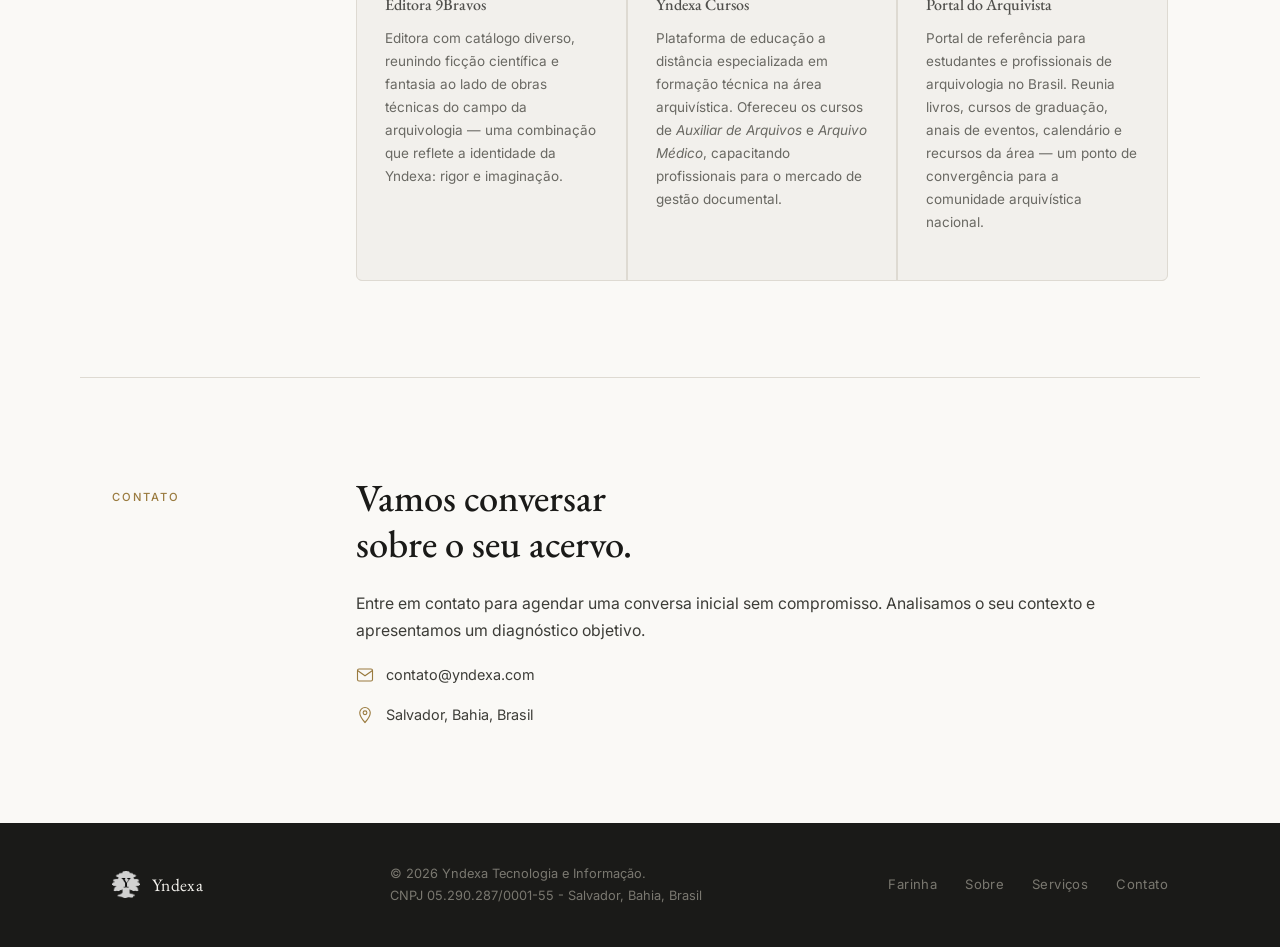
==== commit b4415443: "feat: add modernização + Farinha/AI to consultoria description" ====
--- a/index.html
+++ b/index.html
@@ -164,9 +164,11 @@
           </div>
           <h3>Consultoria para arquivos permanentes</h3>
           <p>
-            Apoio à implantação de arquivos permanentes — fundos e coleções —
+            Apoio à implantação e modernização de arquivos permanentes — fundos e coleções —
             com orientação técnica para organização e descrição de documentação
-            física e digital segundo normas arquivísticas (NOBRADE, ISAD-G).
+            física e digital segundo normas arquivísticas (NOBRADE, ISAD-G)
+            e implantação de plataformas tecnológicas de acesso e difusão,
+            baseadas no software livre Farinha e recursos de inteligência artificial.
           </p>
         </article>
 
--- a/styles.css
+++ b/styles.css
@@ -253,12 +253,20 @@
 }
 
 .hero-inner {
-  display: grid;
-  grid-template-columns: 1fr 420px;
-  gap: 64px;
-  align-items: center;
+  display: flex;
+  flex-direction: column;
+  align-items: flex-start;
+  gap: 0;
   padding-top: 48px;
   padding-bottom: 48px;
+}
+
+.hero-text {
+  max-width: 720px;
+}
+
+.hero-emblem {
+  display: none;
 }
 
 .hero-eyebrow {
@@ -281,26 +289,6 @@
   font-size: 1rem;
   max-width: 480px;
   margin-bottom: 40px;
-  line-height: 1.8;
-}
-
-.hero-cta {
-  display: flex;
-  gap: 16px;
-  flex-wrap: wrap;
-}
-
-.hero-emblem {
-  display: flex;
-  align-items: center;
-  justify-content: center;
-}
-
-.hero-emblem img {
-  width: 100%;
-  max-width: 340px;
-  opacity: 0.08;
-  filter: contrast(2);
 }
 
 /* =========================================
@@ -637,14 +625,6 @@
    RESPONSIVE
    ========================================= */
 @media (max-width: 900px) {
-  .hero-inner {
-    grid-template-columns: 1fr;
-  }
-
-  .hero-emblem {
-    display: none;
-  }
-
   .about-grid {
     grid-template-columns: 1fr;
     gap: 8px;
